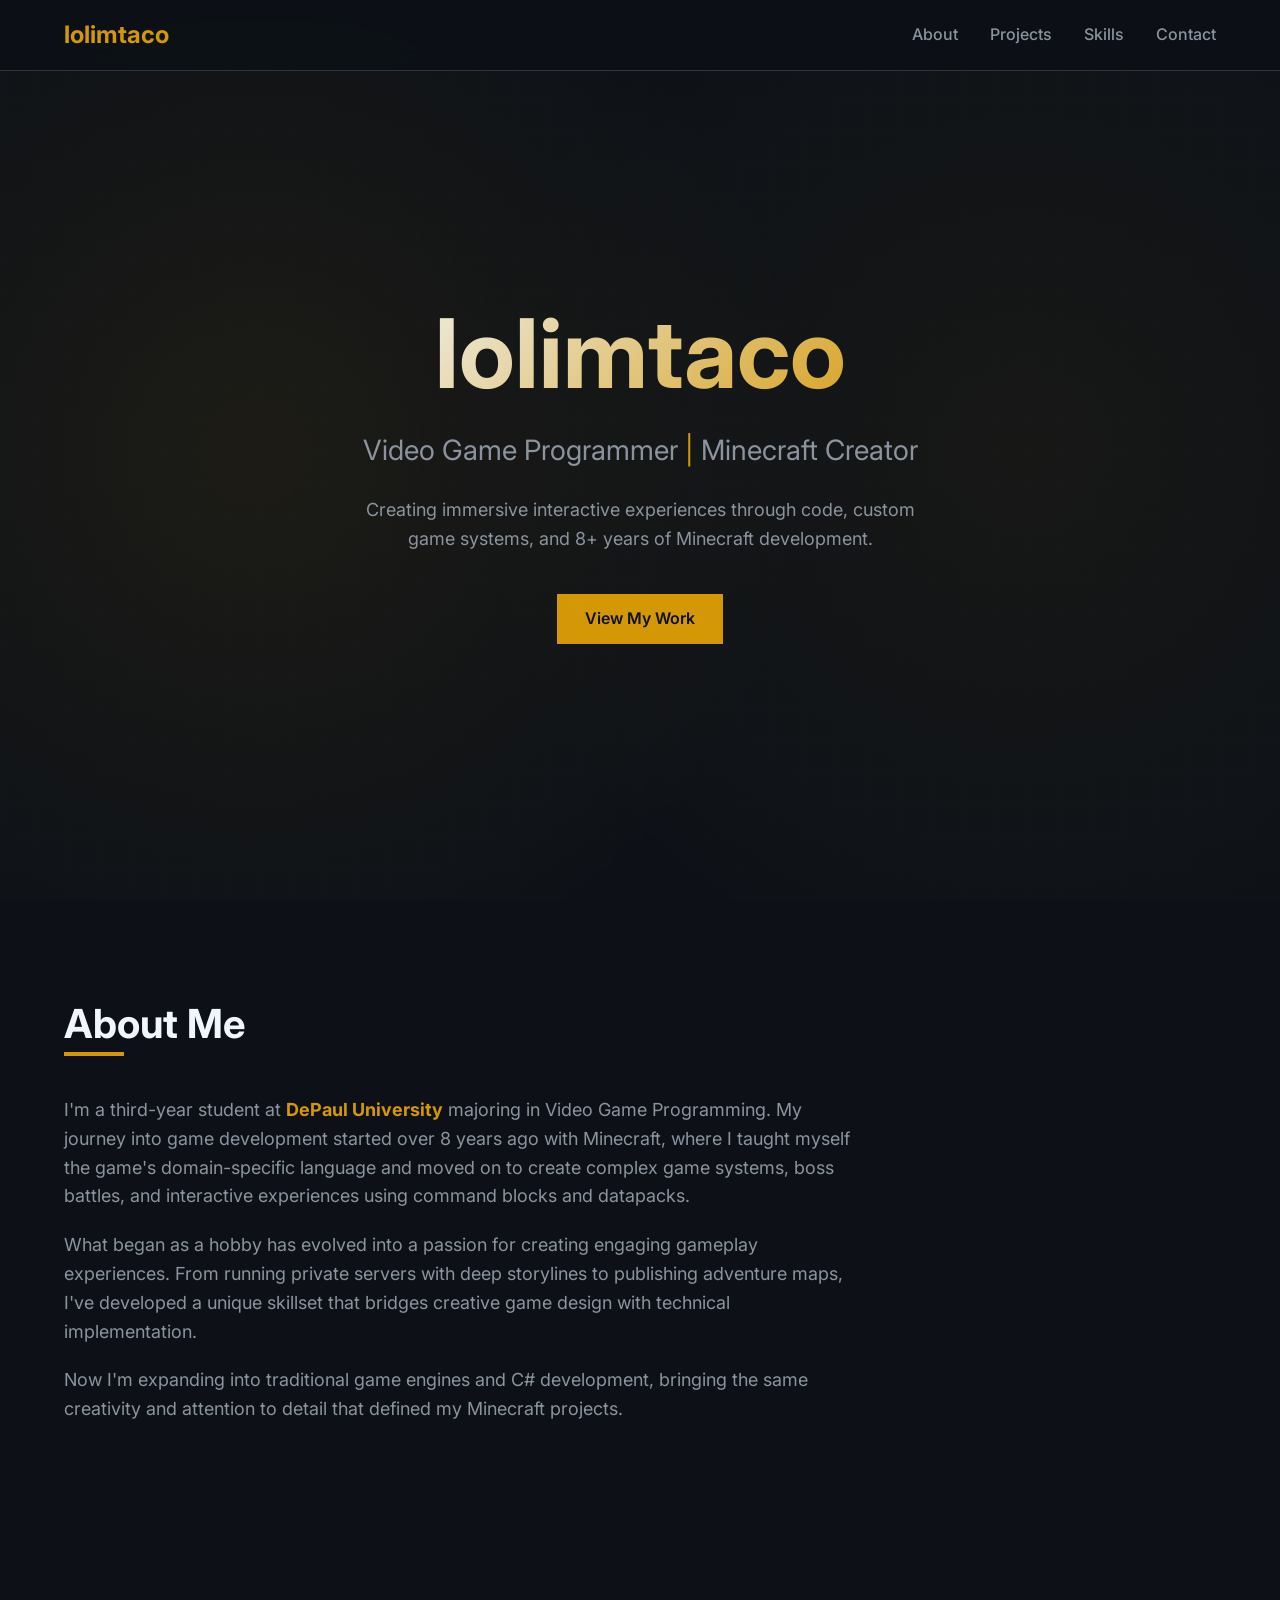
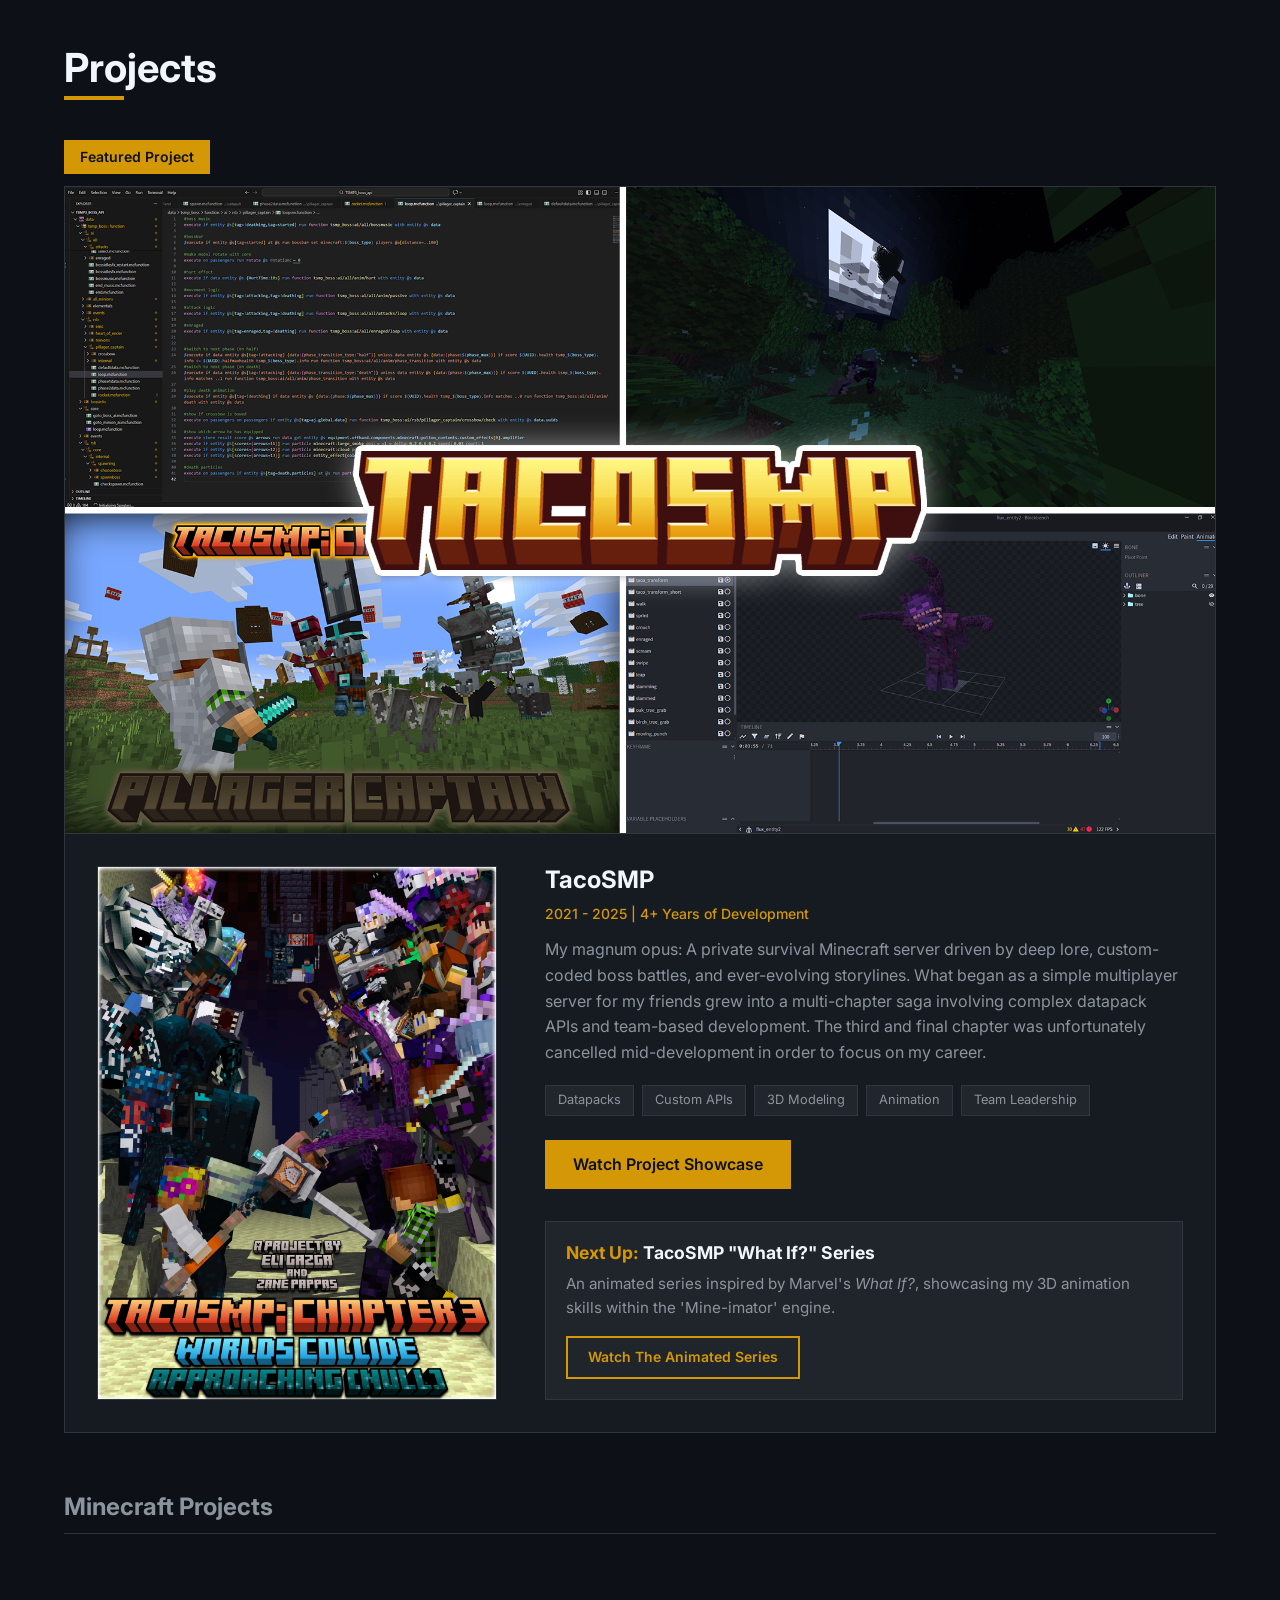
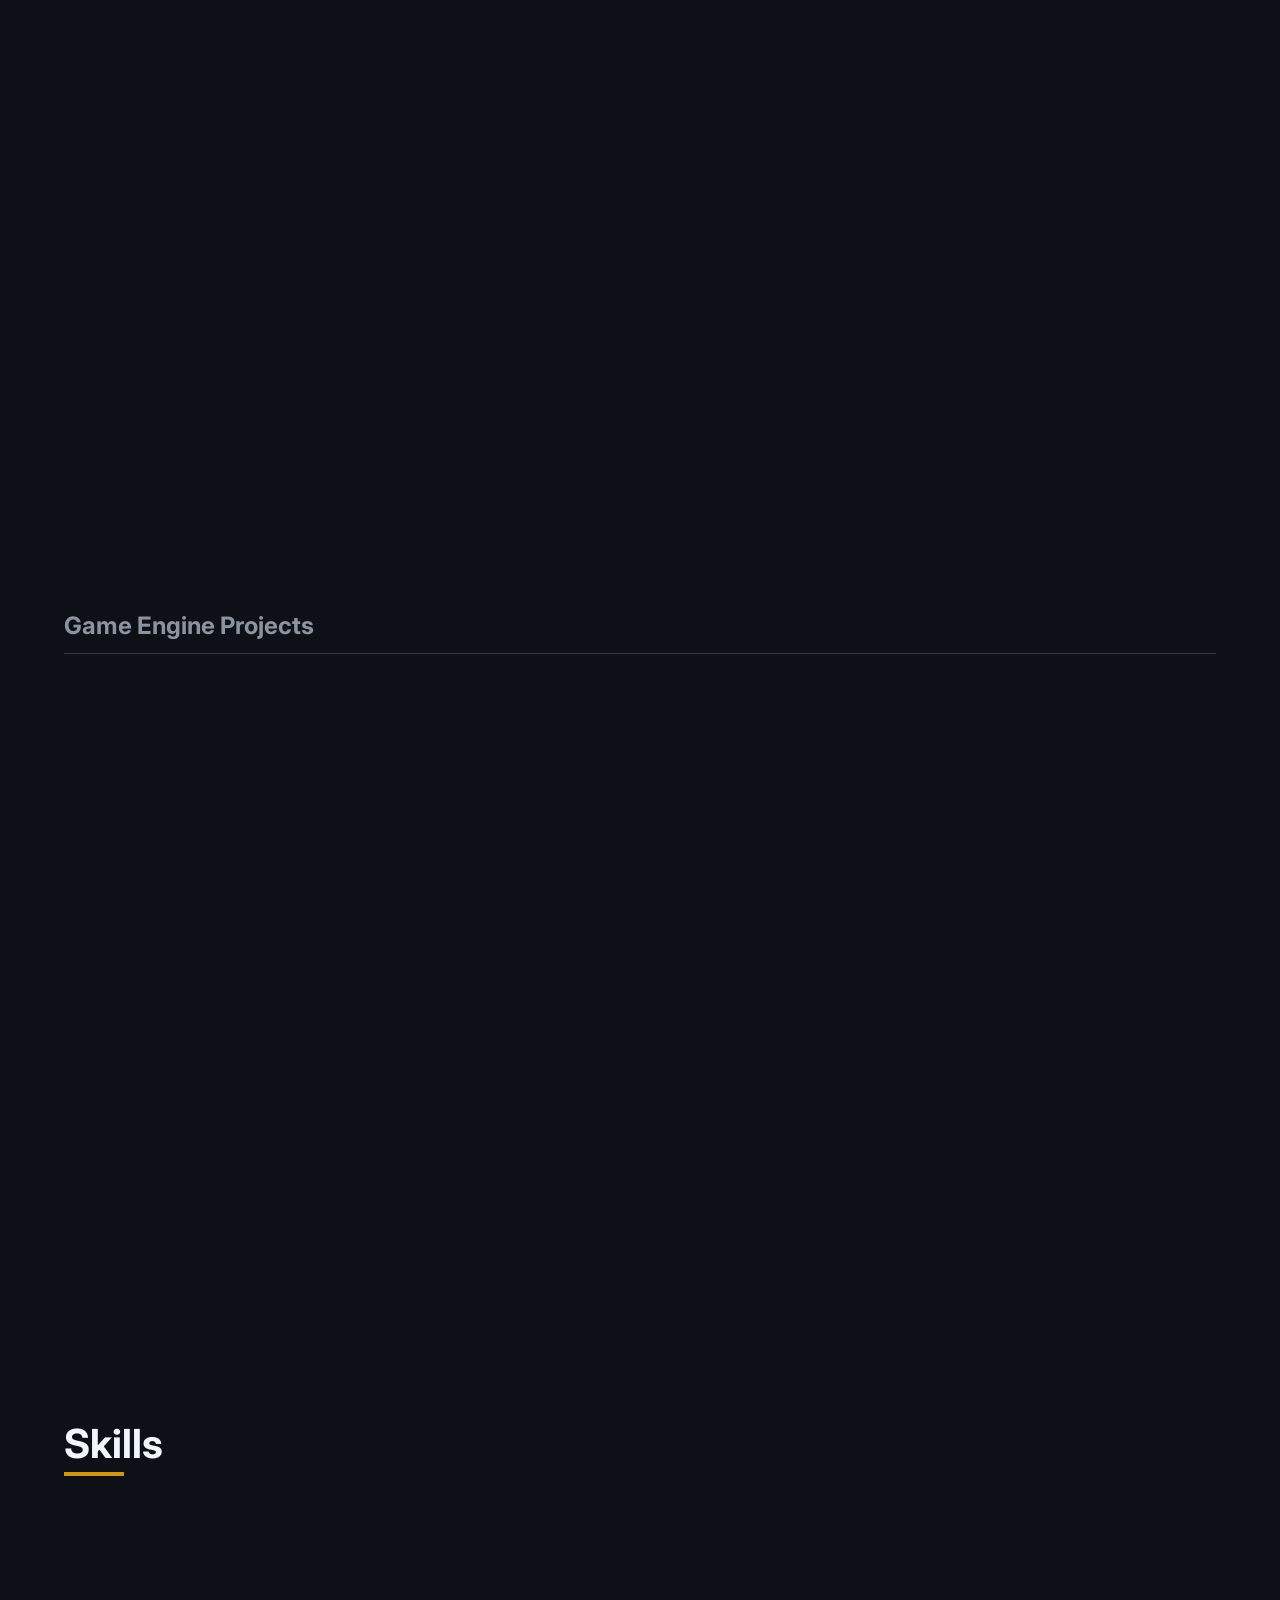
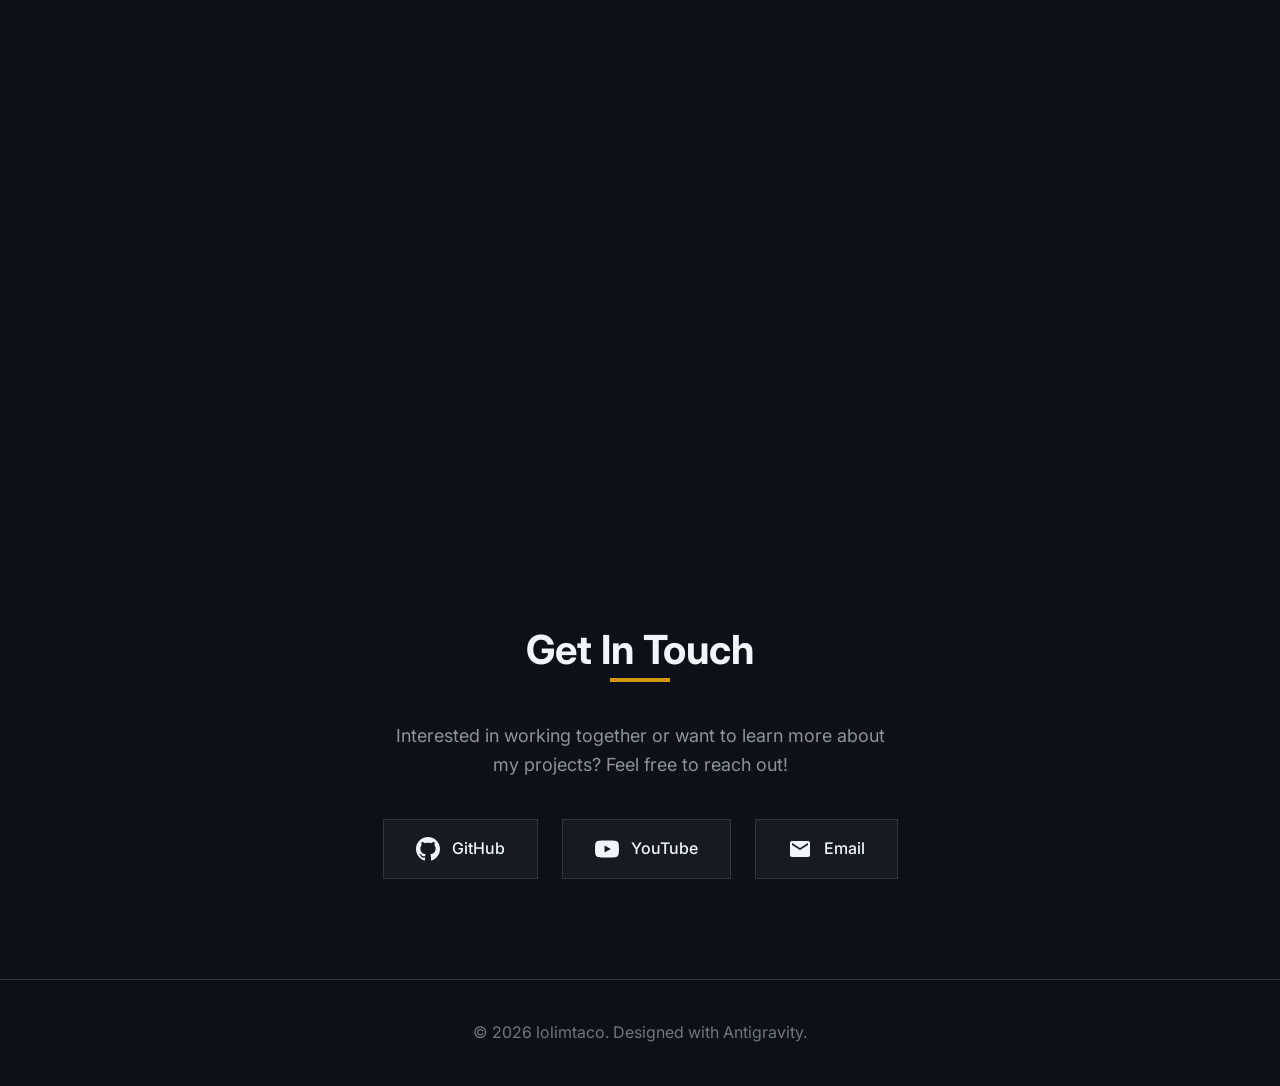
==== index.html @ d7c7e1d5 "Initial portfolio website" ====
<!DOCTYPE html>
<html lang="en">

<head>
    <meta charset="UTF-8">
    <meta name="viewport" content="width=device-width, initial-scale=1.0">
    <title>lolimtaco | Video Game Programmer</title>
    <meta name="description"
        content="Portfolio of a video game programming student specializing in Minecraft development, custom game systems, and interactive experiences.">
    <link rel="stylesheet" href="styles.css">
    <link rel="preconnect" href="https://fonts.googleapis.com">
    <link rel="preconnect" href="https://fonts.gstatic.com" crossorigin>
    <link href="https://fonts.googleapis.com/css2?family=Inter:wght@400;500;600;700&display=swap" rel="stylesheet">
</head>

<body>
    <!-- Navigation -->
    <nav class="navbar" id="navbar">
        <div class="nav-container">
            <a href="#hero" class="nav-logo">lolimtaco</a>
            <button class="nav-toggle" id="nav-toggle" aria-label="Toggle navigation">
                <span></span>
                <span></span>
                <span></span>
            </button>
            <ul class="nav-menu" id="nav-menu">
                <li><a href="#about" class="nav-link">About</a></li>
                <li><a href="#projects" class="nav-link">Projects</a></li>
                <li><a href="#skills" class="nav-link">Skills</a></li>
                <li><a href="#contact" class="nav-link">Contact</a></li>
            </ul>
        </div>
    </nav>

    <!-- Hero Section -->
    <section class="hero" id="hero">
        <div class="hero-content">
            <h1 class="hero-title">lolimtaco</h1>
            <p class="hero-subtitle">Video Game Programmer <span class="accent">|</span> Minecraft Creator</p>
            <p class="hero-description">Creating immersive interactive experiences through code, custom game systems,
                and 8+ years of Minecraft development.</p>
            <a href="#projects" class="btn btn-primary">View My Work</a>
        </div>
        <div class="hero-bg"></div>
    </section>

    <!-- About Section -->
    <section class="section about" id="about">
        <div class="container">
            <h2 class="section-title">About Me</h2>
            <div class="about-content">
                <p>I'm a third-year student at <strong>DePaul University</strong> majoring in Video Game Programming.
                    My journey into game development started over 8 years ago with Minecraft, where I taught
                    myself the game's domain-specific language and moved on to create complex game systems,
                    boss battles, and interactive experiences using command blocks and datapacks.</p>
                <p>What began as a hobby has evolved into a passion for creating engaging gameplay experiences. From
                    running private servers with deep storylines to publishing adventure maps, I've developed a unique
                    skillset that bridges creative game design with technical implementation.</p>
                <p>Now I'm expanding into traditional game engines and C# development, bringing the same creativity and
                    attention to detail that defined my Minecraft projects.</p>
            </div>
        </div>
    </section>

    <!-- Projects Section -->
    <section class="section projects" id="projects">
        <div class="container">
            <h2 class="section-title">Projects</h2>

            <!-- Featured Project -->
            <div class="featured-project">
                <div class="featured-badge">Featured Project</div>
                <div class="project-card featured-expanded">
                    <!-- Top 16x9 Image -->
                    <div class="featured-hero-image">
                        <img src="assets/images/tacosmp_16x9.png" alt="TacoSMP World Preview">
                    </div>

                    <div class="featured-content-grid">
                        <!-- Poster Image (11x14 appx) -->
                        <div class="featured-poster">
                            <img src="assets/images/tacosmp_11x14.jpg" alt="TacoSMP Chapter 3 Concept Poster">
                        </div>

                        <!-- Project Info -->
                        <div class="featured-info">
                            <h3 class="project-title">TacoSMP</h3>
                            <p class="project-duration">2021 - 2025 | 4+ Years of Development</p>
                            <p class="project-description">My magnum opus: A private survival Minecraft server driven
                                by deep lore, custom-coded boss battles, and ever-evolving storylines. What began as a
                                simple
                                multiplayer server for my friends grew into a multi-chapter saga involving complex
                                datapack APIs and team-based
                                development. The third and final chapter was unfortunately cancelled mid-development in
                                order to focus on my career.</p>
                            <div class="project-tags">
                                <span class="tag">Datapacks</span>
                                <span class="tag">Custom APIs</span>
                                <span class="tag">3D Modeling</span>
                                <span class="tag">Animation</span>
                                <span class="tag">Team Leadership</span>
                            </div>

                            <div class="featured-actions">
                                <a href="https://www.youtube.com/@lolimtaco" target="_blank"
                                    class="btn btn-primary">Watch Project Showcase</a>
                            </div>

                            <!-- "What If?" Animated Series Section -->
                            <div class="featured-subsection">
                                <h4><span class="accent">Next Up:</span> TacoSMP "What If?" Series</h4>
                                <p class="subsection-text">An animated series inspired by Marvel's <em>What If?</em>,
                                    showcasing my 3D animation skills within the 'Mine-imator' engine.</p>
                                <a href="https://www.youtube.com/playlist?list=PLE0Hb4256EB7e05jhc78JMvOLK2rjjSTC"
                                    target="_blank" class="btn btn-secondary">Watch The Animated Series</a>
                            </div>
                        </div>
                    </div>
                </div>
            </div>

            <!-- Minecraft Projects -->
            <h3 class="projects-category">Minecraft Projects</h3>
            <div class="projects-grid">
                <!-- MCRoleplay -->
                <div class="project-card">
                    <div class="project-image">
                        <div class="project-placeholder">MCRP</div>
                    </div>
                    <div class="project-info">
                        <h3 class="project-title">MCRoleplay (MCRP)</h3>
                        <p class="project-duration">4+ Years | Ongoing</p>
                        <p class="project-description">A creative mode server featuring deep lore and custom-coded
                            events. Served as a testing ground for TacoSMP's custom item and boss APIs, allowing
                            experimentation with a playerbase without working around live updates.</p>
                        <div class="project-tags">
                            <span class="tag">Datapacks</span>
                            <span class="tag">3D Modeling</span>
                            <span class="tag">Animation</span>
                        </div>
                        <a href="https://www.youtube.com/@lolimtaco" target="_blank"
                            class="btn btn-secondary project-link">Watch Showcase</a>
                    </div>
                </div>

                <!-- AvA in MC -->
                <div class="project-card">
                    <div class="project-image">
                        <img src="assets/images/ava_16x9.png" alt="AvA in MC Gameplay">
                    </div>
                    <div class="project-info">
                        <h3 class="project-title">AvA in MC</h3>
                        <p class="project-duration">Work in Progress</p>
                        <p class="project-description">A tribute to Alan Becker's Animator vs Animation series. Bringing
                            the
                            stick figures to Minecraft as polished, survival-friendly boss encounters.</p>
                        <div class="project-tags">
                            <span class="tag">Datapacks</span>
                            <span class="tag">Boss Design</span>
                            <span class="tag">3D Animation</span>
                        </div>
                        <a href="https://www.youtube.com/@lolimtaco" target="_blank"
                            class="btn btn-secondary project-link">Watch Showcase</a>
                    </div>
                </div>

                <!-- Call of The Void -->
                <div class="project-card">
                    <div class="project-image">
                        <img src="assets/images/cotv_16x9.png" alt="Call of The Void Gameplay">
                    </div>
                    <div class="project-info">
                        <h3 class="project-title">Call of The Void</h3>
                        <p class="project-duration">Published on MinecraftMaps.com</p>
                        <p class="project-description">A fully functional combat game built in Minecraft with only
                            command
                            blocks, recreating the Undertale fan-game "Call of The Void."</p>
                        <div class="project-tags">
                            <span class="tag">Command Blocks</span>
                            <span class="tag">Solo Project</span>
                            <span class="tag">Published</span>
                        </div>
                        <a href="https://www.youtube.com/@lolimtaco" target="_blank"
                            class="btn btn-secondary project-link">Watch Showcase</a>
                    </div>
                </div>
            </div>

            <!-- Game Engine Projects -->
            <h3 class="projects-category">Game Engine Projects</h3>
            <div class="projects-grid">
                <!-- Hollow Knight Platformer -->
                <div class="project-card">
                    <div class="project-image">
                        <img src="assets/images/hk_16x9.png" alt="Fallen Temple Gameplay">
                    </div>
                    <div class="project-info">
                        <h3 class="project-title">Fallen Temple</h3>
                        <p class="project-duration">School Project | Team Collaboration</p>
                        <p class="project-description">A small platformer inspired by Hollow Knight, giving me a
                            view of the game development process in a team environment.</p>
                        <div class="project-tags">
                            <span class="tag">Team Project</span>
                            <span class="tag">Platformer</span>
                            <span class="tag">C#</span>
                            <span class="tag">Unity</span>
                        </div>
                        <a href="https://www.youtube.com/@lolimtaco" target="_blank"
                            class="btn btn-secondary project-link">Watch Showcase</a>
                    </div>
                </div>

                <!-- Space Invaders -->
                <div class="project-card">
                    <div class="project-image">
                        <img src="assets/images/si_16x9.png" alt="Space Invaders: Rebooted Gameplay">
                    </div>
                    <div class="project-info">
                        <h3 class="project-title">Space Invaders: Rebooted</h3>
                        <p class="project-duration">School Project</p>
                        <p class="project-description">A classic arcade remake with a strategic twist: a custom power-up
                            system that changes how players approach each wave.</p>
                        <div class="project-tags">
                            <span class="tag">Arcade</span>
                            <span class="tag">Power-ups</span>
                            <span class="tag">Solo Project</span>
                        </div>
                        <a href="https://www.youtube.com/@lolimtaco" target="_blank"
                            class="btn btn-secondary project-link">Watch Showcase</a>
                    </div>
                </div>

                <!-- Risk of Rain 2 -->
                <div class="project-card">
                    <div class="project-image">
                        <img src="assets/images/ror2_16x9.png" alt="Risk of Rain 2 Modding">
                    </div>
                    <div class="project-info">
                        <h3 class="project-title">Risk of Rain 2 Modding</h3>
                        <p class="project-duration">In Progress</p>
                        <p class="project-description">Learning C# by creating content for Risk of Rain 2, applying game
                            design principles to an existing codebase.</p>
                        <div class="project-tags">
                            <span class="tag">C#</span>
                            <span class="tag">Modding</span>
                            <span class="tag">Learning</span>
                        </div>
                        <a href="https://www.youtube.com/@lolimtaco" target="_blank"
                            class="btn btn-secondary project-link">Watch Showcase</a>
                    </div>
                </div>
            </div>
        </div>
    </section>

    <!-- Skills Section -->
    <section class="section skills" id="skills">
        <div class="container">
            <h2 class="section-title">Skills</h2>
            <div class="skills-grid">
                <div class="skill-category">
                    <h3 class="skill-category-title">Languages & Syntax</h3>
                    <div class="skill-items">
                        <div class="skill-item">
                            <span class="skill-name">Minecraft Commands</span>
                            <span class="skill-level">8+ years</span>
                        </div>
                        <div class="skill-item">
                            <span class="skill-name">C#</span>
                        </div>
                        <div class="skill-item">
                            <span class="skill-name">C++</span>
                        </div>
                        <div class="skill-item">
                            <span class="skill-name">Python</span>
                        </div>
                    </div>
                </div>
                <div class="skill-category">
                    <h3 class="skill-category-title">Game Engines & Tools</h3>
                    <div class="skill-items">
                        <div class="skill-item">
                            <span class="skill-name">Unity</span>
                        </div>
                        <div class="skill-item">
                            <span class="skill-name">Unreal Engine</span>
                        </div>
                        <div class="skill-item">
                            <span class="skill-name">Blockbench</span>
                            <span class="skill-level">Modeling & Animation</span>
                        </div>
                    </div>
                </div>
                <div class="skill-category">
                    <h3 class="skill-category-title">Creative Software</h3>
                    <div class="skill-items">
                        <div class="skill-item">
                            <span class="skill-name">Adobe Photoshop</span>
                        </div>
                        <div class="skill-item">
                            <span class="skill-name">Adobe Illustrator</span>
                        </div>
                        <div class="skill-item">
                            <span class="skill-name">Adobe Premiere Pro</span>
                        </div>
                    </div>
                </div>
                <div class="skill-category">
                    <h3 class="skill-category-title">Soft Skills</h3>
                    <div class="skill-items">
                        <div class="skill-item">
                            <span class="skill-name">Team Leadership</span>
                        </div>
                        <div class="skill-item">
                            <span class="skill-name">Game Design</span>
                        </div>
                        <div class="skill-item">
                            <span class="skill-name">AI Prompt Engineering</span>
                        </div>
                        <div class="skill-item">
                            <span class="skill-name">Technical Documentation</span>
                        </div>
                    </div>
                </div>
            </div>
        </div>
    </section>

    <!-- Contact Section -->
    <section class="section contact" id="contact">
        <div class="container">
            <h2 class="section-title">Get In Touch</h2>
            <p class="contact-description">Interested in working together or want to learn more about my projects? Feel
                free to reach out!</p>
            <div class="contact-links">
                <a href="https://github.com/lolimtaco" class="contact-link" target="_blank" rel="noopener noreferrer">
                    <svg viewBox="0 0 24 24" class="contact-icon">
                        <path
                            d="M12 0c-6.626 0-12 5.373-12 12 0 5.302 3.438 9.8 8.207 11.387.599.111.793-.261.793-.577v-2.234c-3.338.726-4.033-1.416-4.033-1.416-.546-1.387-1.333-1.756-1.333-1.756-1.089-.745.083-.729.083-.729 1.205.084 1.839 1.237 1.839 1.237 1.07 1.834 2.807 1.304 3.492.997.107-.775.418-1.305.762-1.604-2.665-.305-5.467-1.334-5.467-5.931 0-1.311.469-2.381 1.236-3.221-.124-.303-.535-1.524.117-3.176 0 0 1.008-.322 3.301 1.23.957-.266 1.983-.399 3.003-.404 1.02.005 2.047.138 3.006.404 2.291-1.552 3.297-1.23 3.297-1.23.653 1.653.242 2.874.118 3.176.77.84 1.235 1.911 1.235 3.221 0 4.609-2.807 5.624-5.479 5.921.43.372.823 1.102.823 2.222v3.293c0 .319.192.694.801.576 4.765-1.589 8.199-6.086 8.199-11.386 0-6.627-5.373-12-12-12z" />
                    </svg>
                    GitHub
                </a>
                <a href="https://www.youtube.com/@lolimtaco" class="contact-link" target="_blank"
                    rel="noopener noreferrer">
                    <svg viewBox="0 0 24 24" class="contact-icon">
                        <path
                            d="M23.498 6.186a3.016 3.016 0 0 0-2.122-2.136C19.505 3.545 12 3.545 12 3.545s-7.505 0-9.377.505A3.017 3.017 0 0 0 .502 6.186C0 8.07 0 12 0 12s0 3.93.502 5.814a3.016 3.016 0 0 0 2.122 2.136c1.871.505 9.376.505 9.376.505s7.505 0 9.377-.505a3.015 3.015 0 0 0 2.122-2.136C24 15.93 24 12 24 12s0-3.93-.502-5.814zM9.545 15.568V8.432L15.818 12l-6.273 3.568z" />
                    </svg>
                    YouTube
                </a>
                <a href="mailto:lolimtaco@gmail.com" class="contact-link">
                    <svg viewBox="0 0 24 24" class="contact-icon">
                        <path
                            d="M20 4H4c-1.1 0-1.99.9-1.99 2L2 18c0 1.1.9 2 2 2h16c1.1 0 2-.9 2-2V6c0-1.1-.9-2-2-2zm0 4l-8 5-8-5V6l8 5 8-5v2z" />
                    </svg>
                    Email
                </a>
            </div>
        </div>
    </section>

    <!-- Footer -->
    <footer class="footer">
        <div class="container">
            <p>&copy; 2026 lolimtaco. Designed with Antigravity.</p>
        </div>
    </footer>

    <script src="script.js"></script>
</body>

</html>
---- styles.css ----
/* ============================================
   PORTFOLIO STYLES - lolimtaco
   Dark theme with blocky Minecraft-inspired aesthetic
   ============================================ */

/* CSS Variables */
:root {
    --bg-primary: #0d1117;
    --bg-secondary: #161b22;
    --bg-tertiary: #21262d;
    --accent: #d49806;
    --accent-hover: #e8a907;
    --accent-glow: rgba(212, 152, 6, 0.3);
    --text-primary: #f0f6fc;
    --text-secondary: #8b949e;
    --text-muted: #6e7681;
    --border-color: #30363d;
    --success: #7ee787;
    --font-family: 'Inter', -apple-system, BlinkMacSystemFont, 'Segoe UI', sans-serif;
    --transition: 0.3s ease;
    --container-width: 1200px;
}

/* Reset & Base */
*,
*::before,
*::after {
    margin: 0;
    padding: 0;
    box-sizing: border-box;
}

html {
    scroll-behavior: smooth;
}

body {
    font-family: var(--font-family);
    background-color: var(--bg-primary);
    color: var(--text-primary);
    line-height: 1.6;
    overflow-x: hidden;
}

/* Container */
.container {
    max-width: var(--container-width);
    margin: 0 auto;
    padding: 0 24px;
}

/* Typography */
h1,
h2,
h3,
h4 {
    font-weight: 700;
    line-height: 1.2;
}

a {
    text-decoration: none;
    color: inherit;
    transition: color var(--transition);
}

/* Buttons */
.btn {
    display: inline-block;
    padding: 12px 28px;
    font-size: 1rem;
    font-weight: 600;
    border: none;
    cursor: pointer;
    transition: all var(--transition);
    /* Blocky - no border radius */
}

.btn-primary {
    background: var(--accent);
    color: var(--bg-primary);
}

.btn-primary:hover {
    background: var(--accent-hover);
    box-shadow: 0 0 20px var(--accent-glow);
    transform: translateY(-2px);
}

.btn-secondary {
    background: transparent;
    color: var(--accent);
    border: 2px solid var(--accent);
    padding: 8px 20px;
    font-size: 0.875rem;
}

.btn-secondary:hover {
    background: var(--accent);
    color: var(--bg-primary);
}

/* Navigation */
.navbar {
    position: fixed;
    top: 0;
    left: 0;
    right: 0;
    z-index: 1000;
    background: rgba(13, 17, 23, 0.9);
    backdrop-filter: blur(10px);
    border-bottom: 1px solid var(--border-color);
    padding: 16px 0;
}

.nav-container {
    max-width: var(--container-width);
    margin: 0 auto;
    padding: 0 24px;
    display: flex;
    justify-content: space-between;
    align-items: center;
}

.nav-logo {
    font-size: 1.5rem;
    font-weight: 700;
    color: var(--accent);
}

.nav-menu {
    display: flex;
    list-style: none;
    gap: 32px;
}

.nav-link {
    color: var(--text-secondary);
    font-weight: 500;
    position: relative;
}

.nav-link::after {
    content: '';
    position: absolute;
    bottom: -4px;
    left: 0;
    width: 0;
    height: 2px;
    background: var(--accent);
    transition: width var(--transition);
}

.nav-link:hover {
    color: var(--text-primary);
}

.nav-link:hover::after {
    width: 100%;
}

.nav-toggle {
    display: none;
    flex-direction: column;
    gap: 5px;
    background: none;
    border: none;
    cursor: pointer;
    padding: 4px;
}

.nav-toggle span {
    width: 24px;
    height: 2px;
    background: var(--text-primary);
    transition: var(--transition);
}

/* Hero Section */
.hero {
    min-height: 100vh;
    display: flex;
    align-items: center;
    justify-content: center;
    position: relative;
    padding: 120px 24px 80px;
    overflow: hidden;
}

.hero-content {
    text-align: center;
    z-index: 1;
    max-width: 800px;
}

.hero-title {
    font-size: clamp(3rem, 8vw, 6rem);
    margin-bottom: 16px;
    background: linear-gradient(135deg, var(--text-primary) 0%, var(--accent) 100%);
    -webkit-background-clip: text;
    -webkit-text-fill-color: transparent;
    background-clip: text;
}

.hero-subtitle {
    font-size: clamp(1.25rem, 3vw, 1.75rem);
    color: var(--text-secondary);
    margin-bottom: 24px;
}

.hero-subtitle .accent {
    color: var(--accent);
}

.hero-description {
    font-size: 1.125rem;
    color: var(--text-secondary);
    margin-bottom: 40px;
    max-width: 600px;
    margin-left: auto;
    margin-right: auto;
}

.hero-bg {
    position: absolute;
    top: 0;
    left: 0;
    right: 0;
    bottom: 0;
    background:
        radial-gradient(circle at 20% 50%, rgba(212, 152, 6, 0.08) 0%, transparent 50%),
        radial-gradient(circle at 80% 50%, rgba(212, 152, 6, 0.05) 0%, transparent 50%);
    pointer-events: none;
}

/* Blocky grid pattern overlay */
.hero::before {
    content: '';
    position: absolute;
    top: 0;
    left: 0;
    right: 0;
    bottom: 0;
    background-image:
        linear-gradient(rgba(48, 54, 61, 0.1) 1px, transparent 1px),
        linear-gradient(90deg, rgba(48, 54, 61, 0.1) 1px, transparent 1px);
    background-size: 32px 32px;
    pointer-events: none;
    opacity: 0.5;
}

/* Sections */
.section {
    padding: 100px 0;
}

.section-title {
    font-size: 2.5rem;
    margin-bottom: 48px;
    position: relative;
    display: inline-block;
}

.section-title::after {
    content: '';
    position: absolute;
    bottom: -8px;
    left: 0;
    width: 60px;
    height: 4px;
    background: var(--accent);
}

/* About Section */
.about-content {
    max-width: 800px;
}

.about-content p {
    color: var(--text-secondary);
    font-size: 1.125rem;
    margin-bottom: 20px;
}

.about-content strong {
    color: var(--accent);
}

/* Projects Section */
.projects-category {
    font-size: 1.5rem;
    color: var(--text-secondary);
    margin: 60px 0 32px;
    padding-bottom: 12px;
    border-bottom: 1px solid var(--border-color);
}

.projects-grid {
    display: grid;
    grid-template-columns: repeat(auto-fill, minmax(350px, 1fr));
    gap: 24px;
}

/* Featured Project - Expanded Layout */
.featured-project {
    position: relative;
    margin-bottom: 48px;
}

.featured-badge {
    display: inline-block;
    background: var(--accent);
    color: var(--bg-primary);
    padding: 6px 16px;
    font-size: 0.875rem;
    font-weight: 600;
    margin-bottom: 12px;
}

/* Project Card (Standard) */
.project-card {
    background: var(--bg-secondary);
    border: 1px solid var(--border-color);
    overflow: hidden;
    transition: all var(--transition);
    height: 100%;
    /* Ensure full height */
    display: flex;
    flex-direction: column;
}

.project-card:hover {
    border-color: var(--accent);
    box-shadow: 0 0 30px rgba(212, 152, 6, 0.1);
    transform: translateY(-4px);
}

.project-image {
    aspect-ratio: 16/9;
    flex-shrink: 0;
    /* Prevent squashing in flex container */
    background: var(--bg-tertiary);
    display: flex;
    align-items: center;
    justify-content: center;
    overflow: hidden;
    border-bottom: 1px solid var(--border-color);
}

.project-image img {
    width: 100%;
    height: 100%;
    object-fit: cover;
}

.project-placeholder {
    font-size: 2rem;
    font-weight: 700;
    color: var(--text-muted);
    opacity: 0.5;
}

.project-card.featured-expanded {
    display: block;
    /* Different layout for featured */
    height: auto;
}

/* Hero Image Top */
.featured-hero-image {
    width: 100%;
    aspect-ratio: 16/9;
    background: var(--bg-tertiary);
    display: flex;
    align-items: center;
    justify-content: center;
    overflow: hidden;
    border-bottom: 1px solid var(--border-color);
}

.featured-hero-image img {
    width: 100%;
    height: 100%;
    object-fit: cover;
}

/* Content Grid (Poster + Info) */
.featured-content-grid {
    display: grid;
    grid-template-columns: 400px 1fr;
    /* Increased from 300px for larger poster */
    gap: 48px;
    /* Increased gap for better spacing */
    padding: 32px;
}

/* Poster */
.featured-poster {
    width: 100%;
    aspect-ratio: 3/4;
    /* Adjusted to 3:4 to match actual image dimensions */
    flex-shrink: 0;
    background: var(--bg-tertiary);
    display: flex;
    align-items: center;
    justify-content: center;
    border: 1px solid var(--border-color);
    position: relative;
    overflow: hidden;
}

.featured-poster::after {
    content: '';
    position: absolute;
    inset: 0;
    border: 1px constant var(--border-color);
    pointer-events: none;
}

.featured-poster img {
    width: 100%;
    height: 100%;
    object-fit: cover;
    /* Fills the 11:14 box completely. If image is 11:14, no crop. */
    display: block;
}

.poster-placeholder {
    color: var(--text-muted);
    font-weight: 600;
    text-align: center;
    padding: 1rem;
}

/* Featured Info */
.featured-info .project-tags {
    margin: 20px 0;
}

.featured-actions {
    margin-top: 24px;
    display: flex;
    gap: 16px;
}

/* Subsection (What If Series) */
.featured-subsection {
    margin-top: 32px;
    padding: 20px;
    background: rgba(48, 54, 61, 0.4);
    border: 1px solid var(--border-color);
    /* Blocky */
}

.featured-subsection h4 {
    margin-bottom: 8px;
    font-size: 1.1rem;
}

.featured-subsection .accent {
    color: var(--accent);
}

.subsection-text {
    font-size: 0.95rem;
    color: var(--text-secondary);
    margin-bottom: 16px;
}

/* Standard Project Cards - Button Update */
.project-link {
    width: 100%;
    margin-top: auto;
    /* Push to bottom */
    text-align: center;
    display: flex;
    align-items: center;
    justify-content: center;
    gap: 8px;
}

.project-link::after {
    content: '→';
    /* Arrow icon */
    font-weight: bold;
    transition: transform 0.3s ease;
}

.project-link:hover::after {
    transform: translateX(4px);
}

.project-info {
    padding: 24px;
    display: flex;
    flex-direction: column;
    height: 100%;
}

.project-description {
    flex-grow: 1;
    /* Allows description to fill space */
}

/* Missing Typography & Tags Restored */
.project-title {
    font-size: 1.5rem;
    margin-bottom: 8px;
}

.project-duration {
    color: var(--accent);
    font-size: 0.875rem;
    font-weight: 500;
    margin-bottom: 12px;
}

.project-description {
    color: var(--text-secondary);
    margin-bottom: 16px;
    font-size: 1rem;
    flex-grow: 1;
    /* Keep flex-grow from previous edit */
}

.project-tags {
    display: flex;
    flex-wrap: wrap;
    gap: 8px;
    margin-bottom: 16px;
}

.tag {
    background: var(--bg-tertiary);
    color: var(--text-secondary);
    padding: 4px 12px;
    font-size: 0.8rem;
    border: 1px solid var(--border-color);
    /* Blocky - no border radius */
}

/* Mobile Responsive Updates */
@media (max-width: 900px) {
    .featured-content-grid {
        grid-template-columns: 1fr;
        /* Stack poster and info */
        gap: 24px;
        padding: 24px;
    }

    .featured-poster {
        max-width: 300px;
        /* Don't let poster get too huge on mobile */
        margin: 0 auto;
    }
}


/* Skills Section */
.skills-grid {
    display: grid;
    grid-template-columns: repeat(auto-fill, minmax(280px, 1fr));
    gap: 24px;
}

.skill-category {
    background: var(--bg-secondary);
    border: 1px solid var(--border-color);
    padding: 24px;
    /* Blocky - no border radius */
}

.skill-category-title {
    font-size: 1.125rem;
    color: var(--accent);
    margin-bottom: 20px;
    padding-bottom: 12px;
    border-bottom: 1px solid var(--border-color);
}

.skill-items {
    display: flex;
    flex-direction: column;
    gap: 12px;
}

.skill-item {
    display: flex;
    justify-content: space-between;
    align-items: center;
}

.skill-name {
    color: var(--text-primary);
    font-weight: 500;
}

.skill-level {
    color: var(--text-muted);
    font-size: 0.875rem;
}

/* Contact Section */
.contact {
    text-align: center;
}

.contact .section-title::after {
    left: 50%;
    transform: translateX(-50%);
}

.contact-description {
    color: var(--text-secondary);
    font-size: 1.125rem;
    margin-bottom: 40px;
    max-width: 500px;
    margin-left: auto;
    margin-right: auto;
}

.contact-links {
    display: flex;
    justify-content: center;
    gap: 24px;
    flex-wrap: wrap;
}

.contact-link {
    display: flex;
    align-items: center;
    gap: 12px;
    background: var(--bg-secondary);
    border: 1px solid var(--border-color);
    padding: 16px 32px;
    font-weight: 500;
    color: var(--text-primary);
    transition: all var(--transition);
    /* Blocky - no border radius */
}

.contact-link:hover {
    border-color: var(--accent);
    color: var(--accent);
    transform: translateY(-2px);
}

.contact-icon {
    width: 24px;
    height: 24px;
    fill: currentColor;
}

/* Footer */
.footer {
    padding: 40px 0;
    text-align: center;
    border-top: 1px solid var(--border-color);
}

.footer p {
    color: var(--text-muted);
}

/* Mobile Responsive */
@media (max-width: 768px) {
    .nav-menu {
        position: fixed;
        top: 65px;
        left: 0;
        right: 0;
        background: var(--bg-secondary);
        flex-direction: column;
        padding: 24px;
        gap: 16px;
        border-bottom: 1px solid var(--border-color);
        transform: translateY(-100%);
        opacity: 0;
        visibility: hidden;
        transition: all var(--transition);
    }

    .nav-menu.active {
        transform: translateY(0);
        opacity: 1;
        visibility: visible;
    }

    .nav-toggle {
        display: flex;
    }

    .nav-toggle.active span:nth-child(1) {
        transform: rotate(45deg) translate(5px, 5px);
    }

    .nav-toggle.active span:nth-child(2) {
        opacity: 0;
    }

    .nav-toggle.active span:nth-child(3) {
        transform: rotate(-45deg) translate(5px, -5px);
    }

    .project-card.featured {
        grid-template-columns: 1fr;
    }

    .projects-grid {
        grid-template-columns: 1fr;
    }

    .section {
        padding: 60px 0;
    }

    .hero {
        padding: 100px 24px 60px;
    }
}

/* Animations */
@keyframes fadeInUp {
    from {
        opacity: 0;
        transform: translateY(30px);
    }

    to {
        opacity: 1;
        transform: translateY(0);
    }
}

.hero-content {
    animation: fadeInUp 0.8s ease forwards;
}
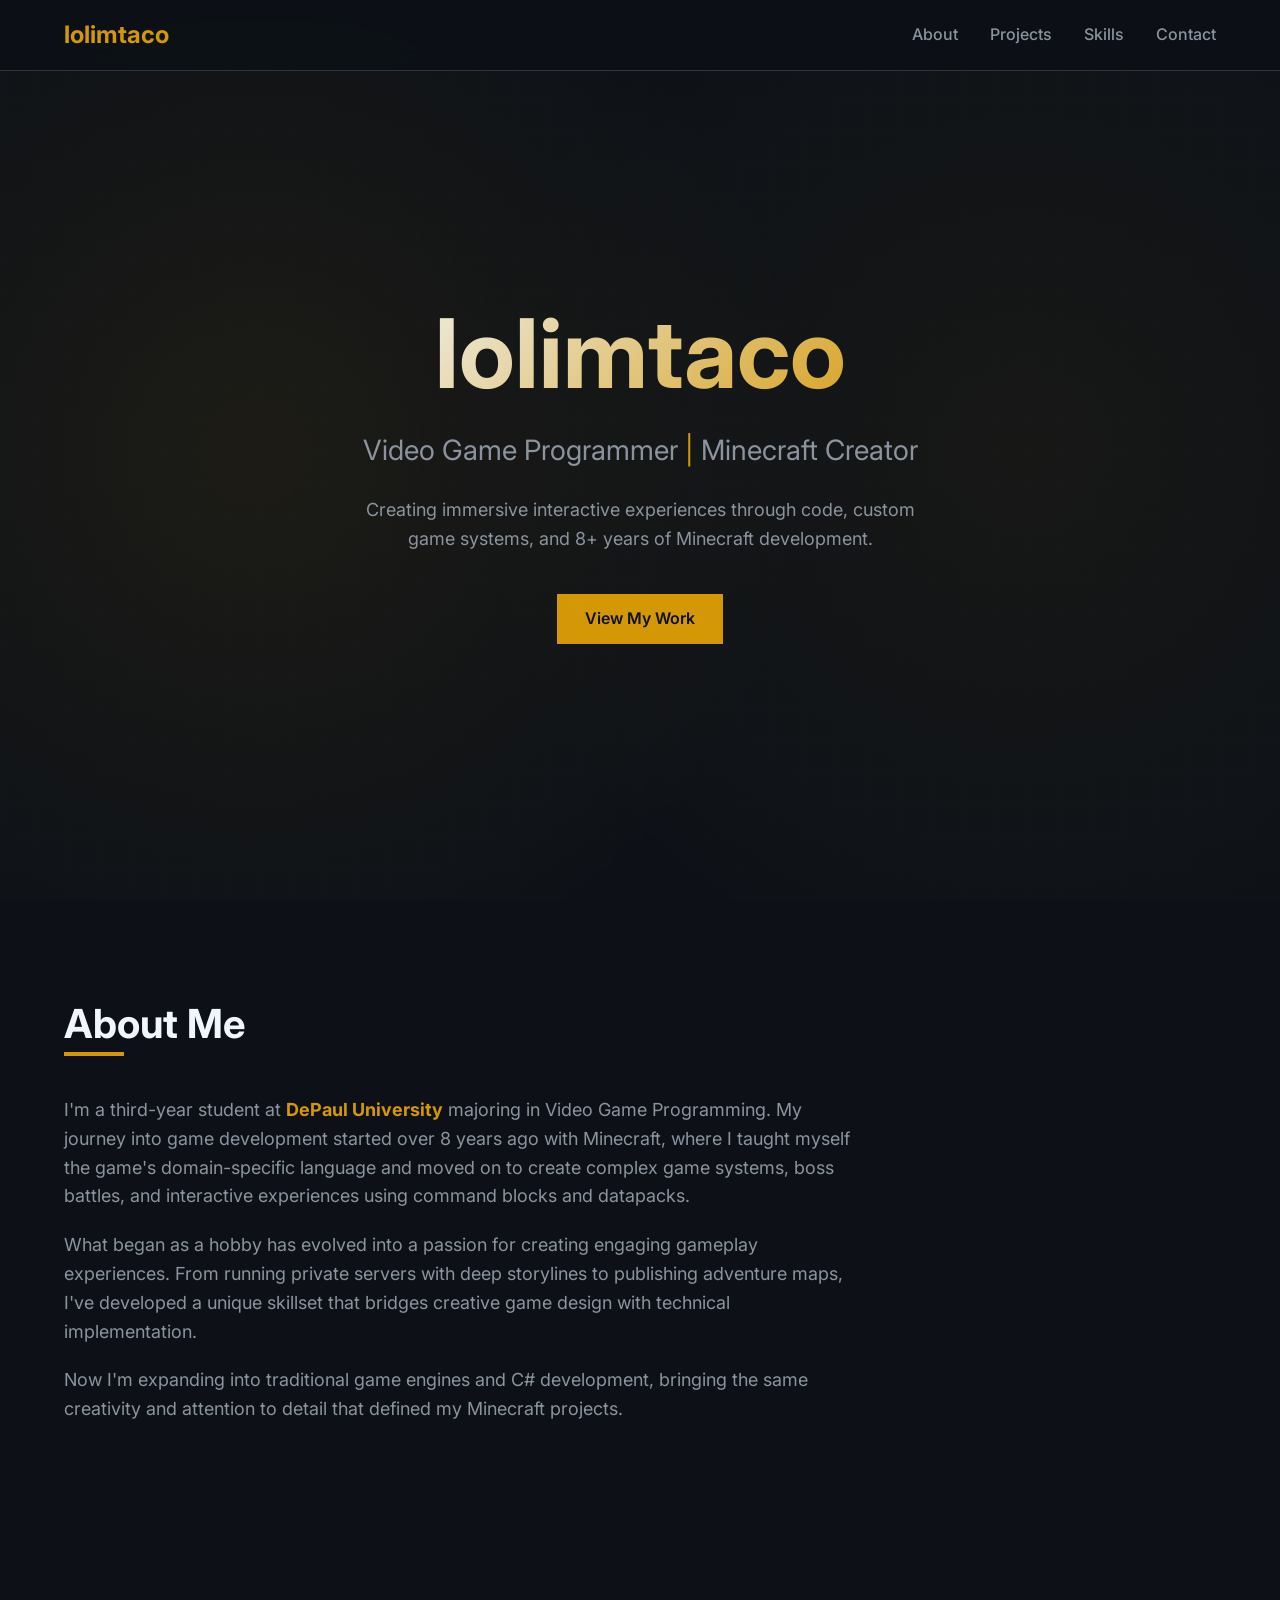
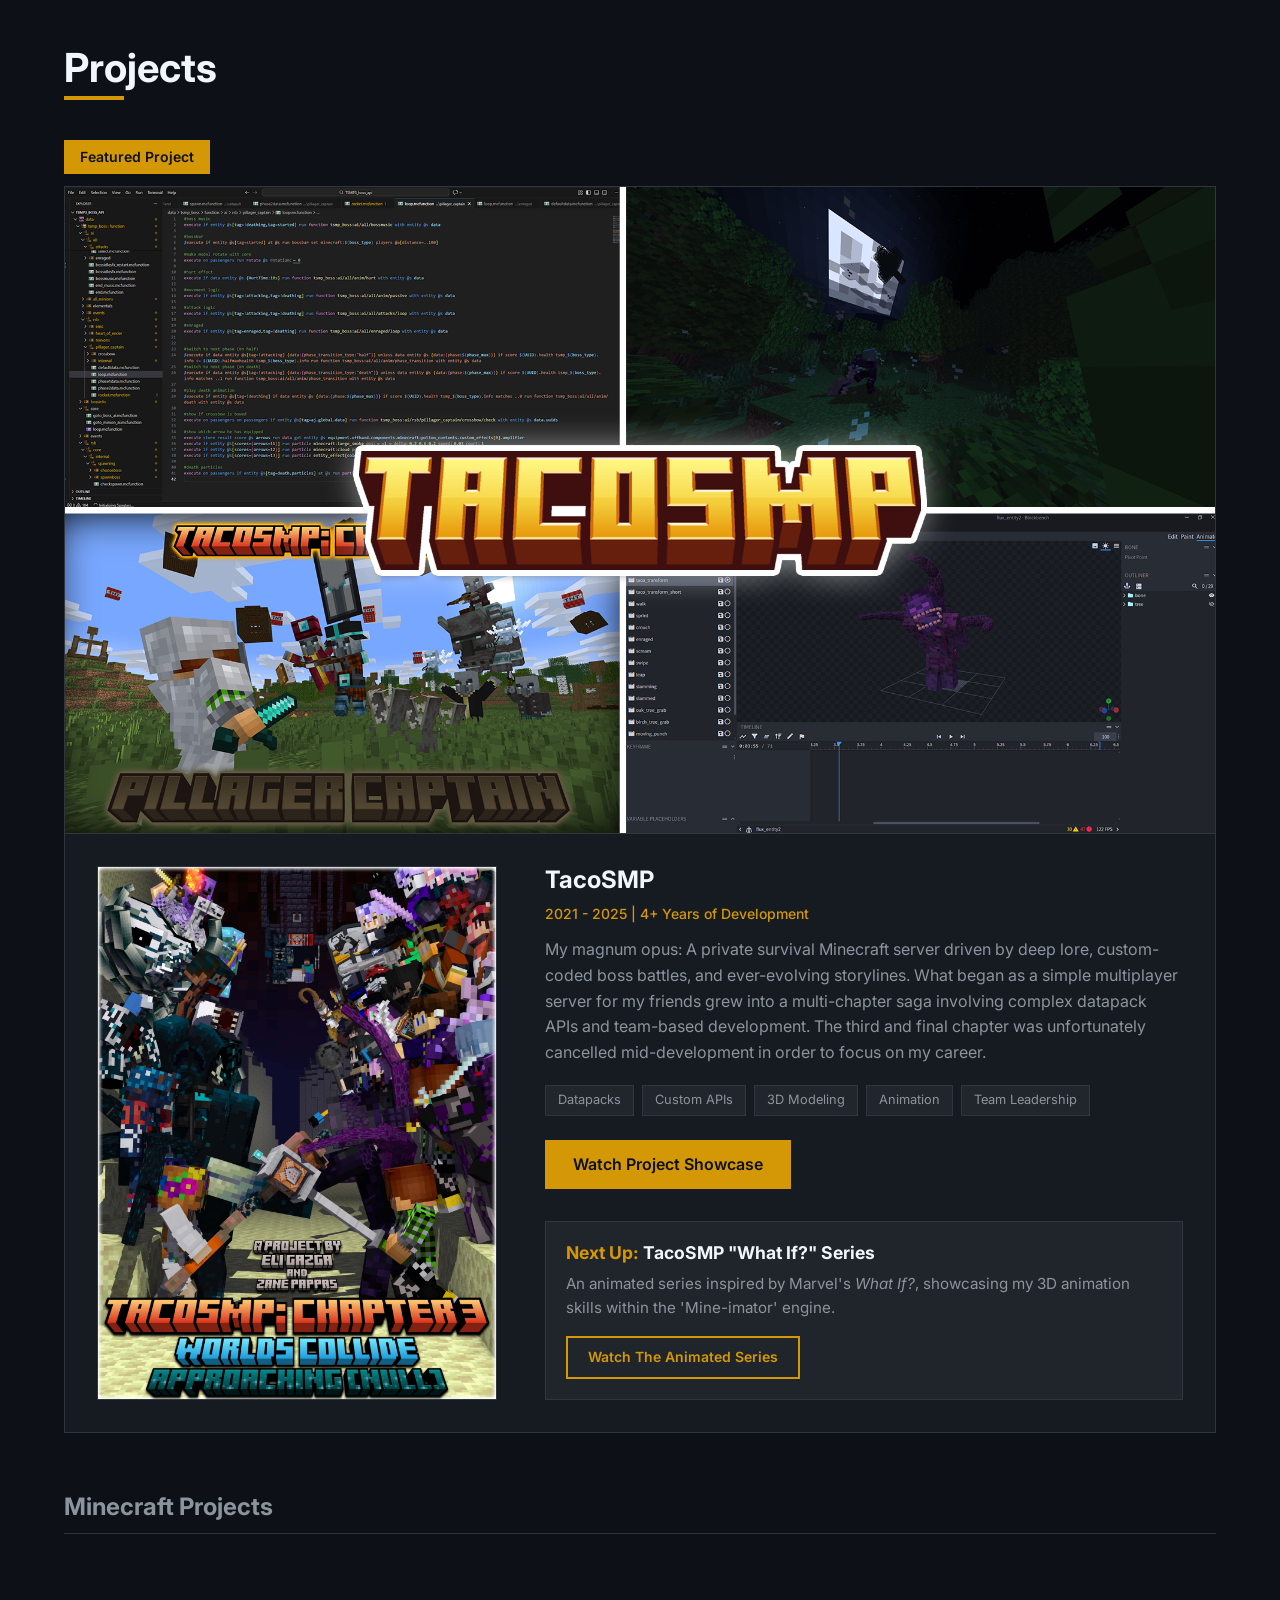
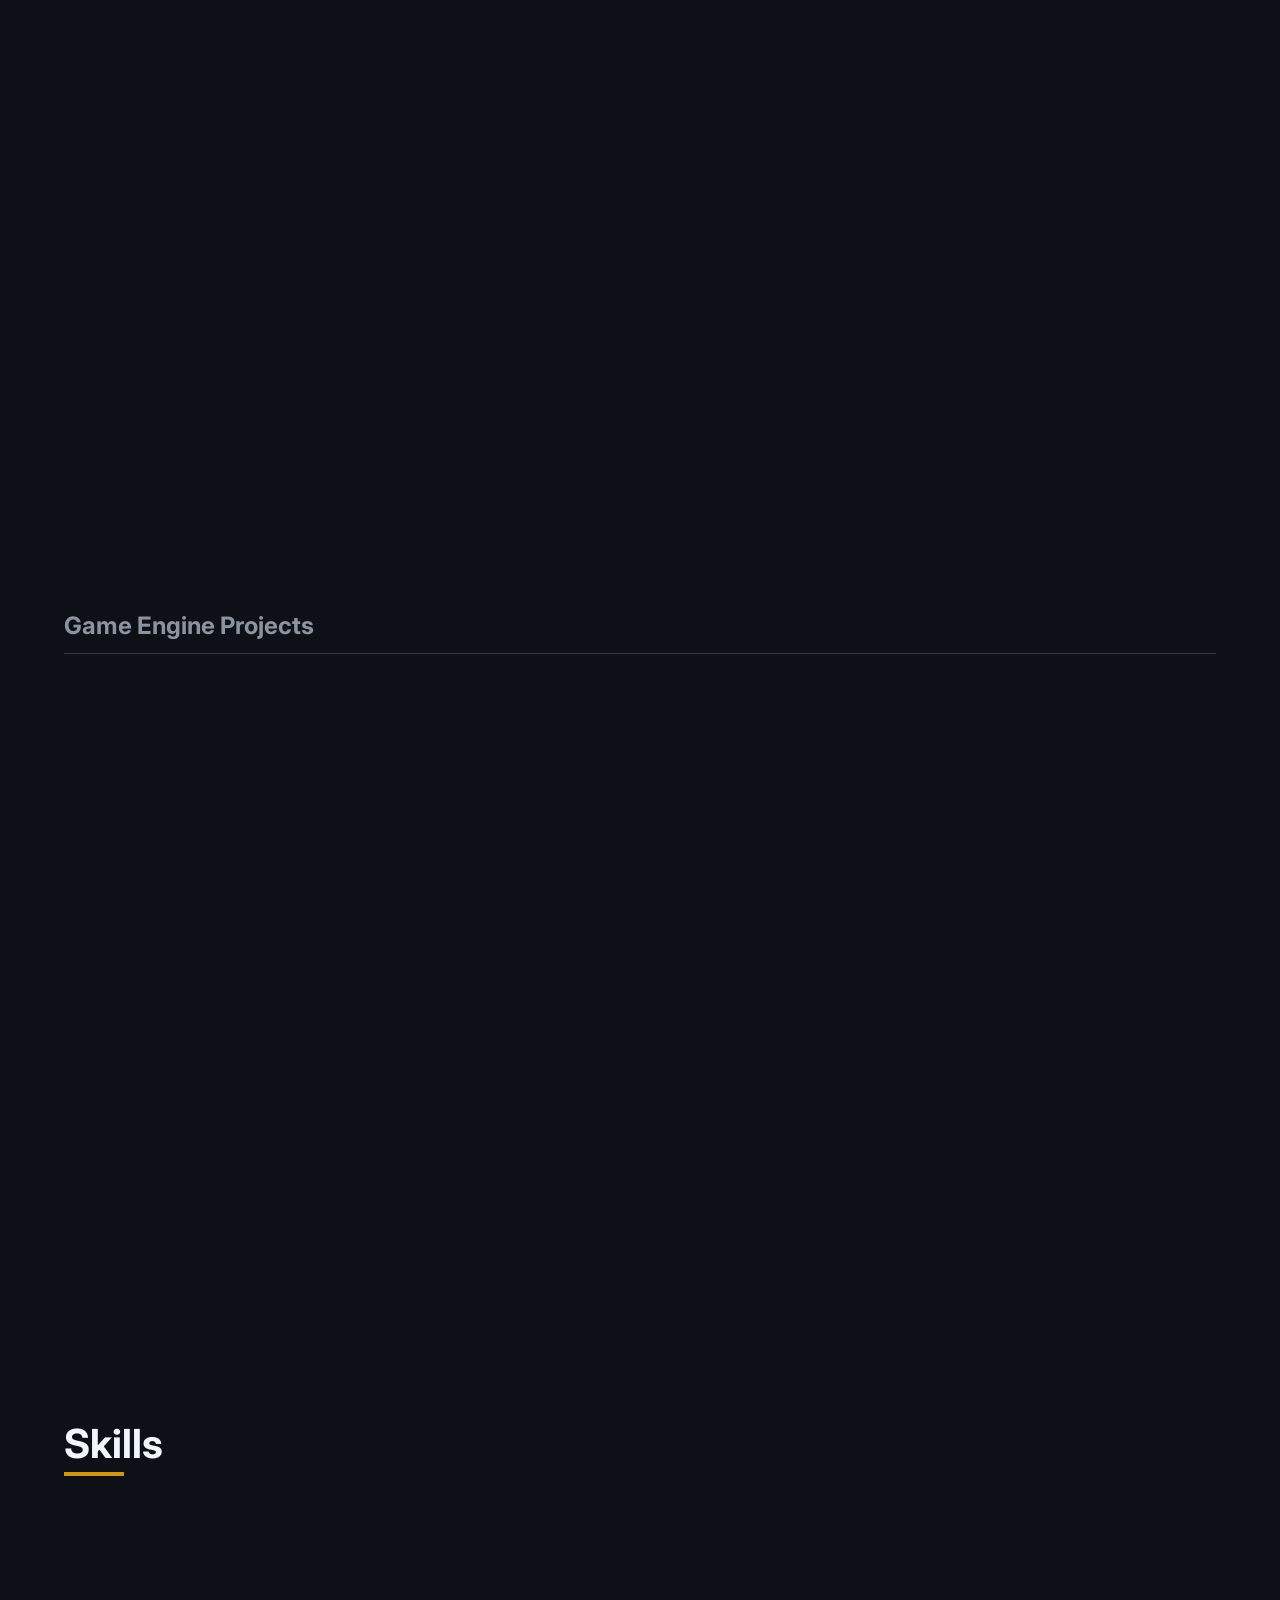
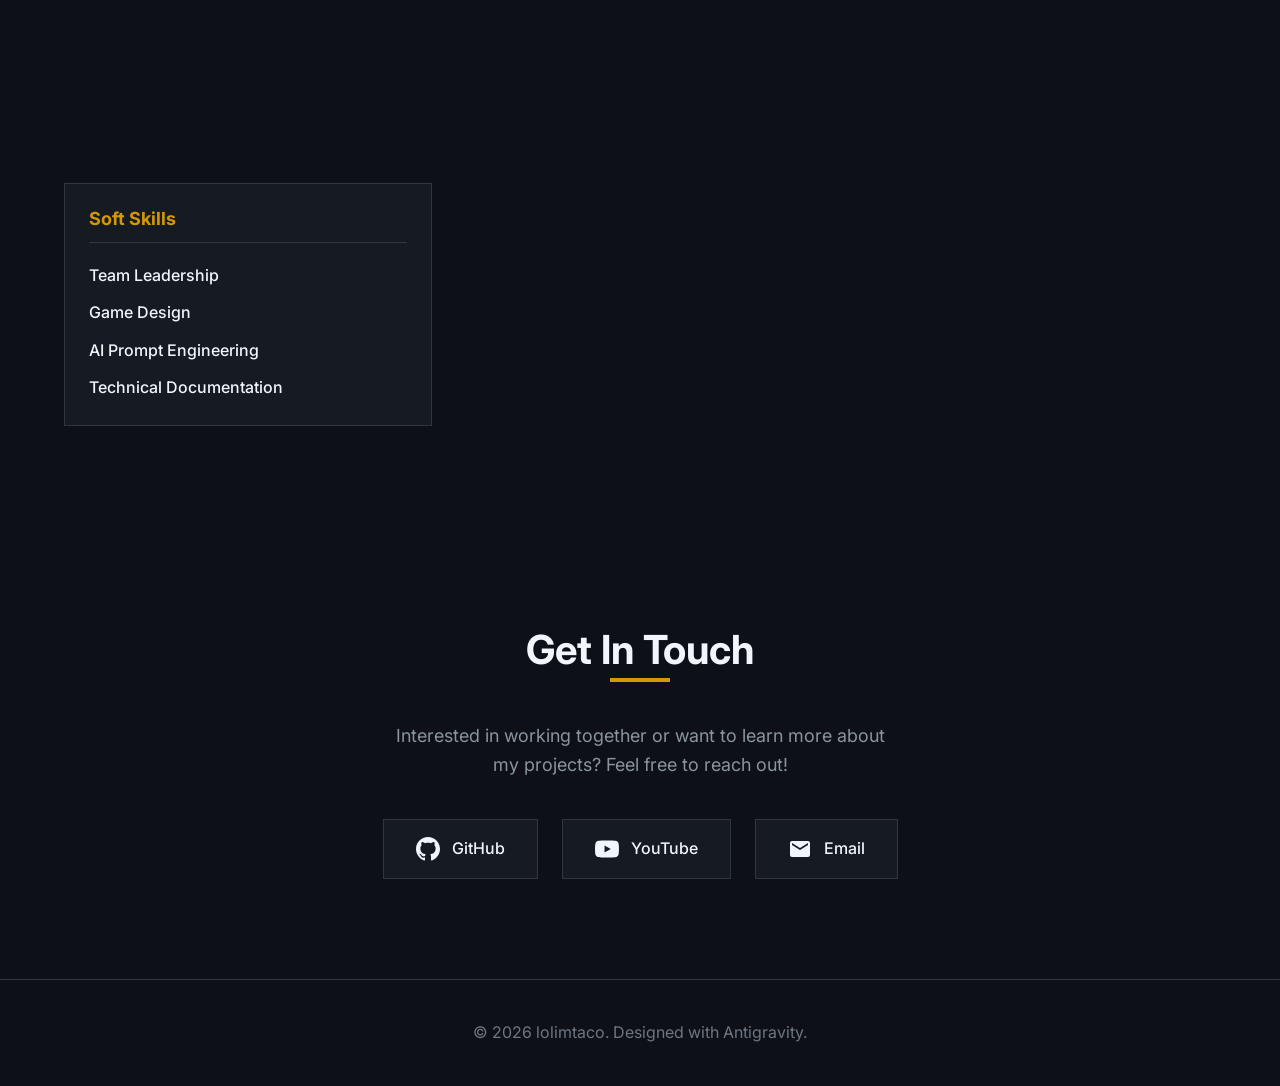
==== commit 1b0230aa: "link fix" ====
--- a/index.html
+++ b/index.html
@@ -180,7 +180,7 @@
                             <span class="tag">Solo Project</span>
                             <span class="tag">Published</span>
                         </div>
-                        <a href="https://www.youtube.com/@lolimtaco" target="_blank"
+                        <a href="https://www.youtube.com/watch?v=1bSvf3Sia68" target="_blank"
                             class="btn btn-secondary project-link">Watch Showcase</a>
                     </div>
                 </div>
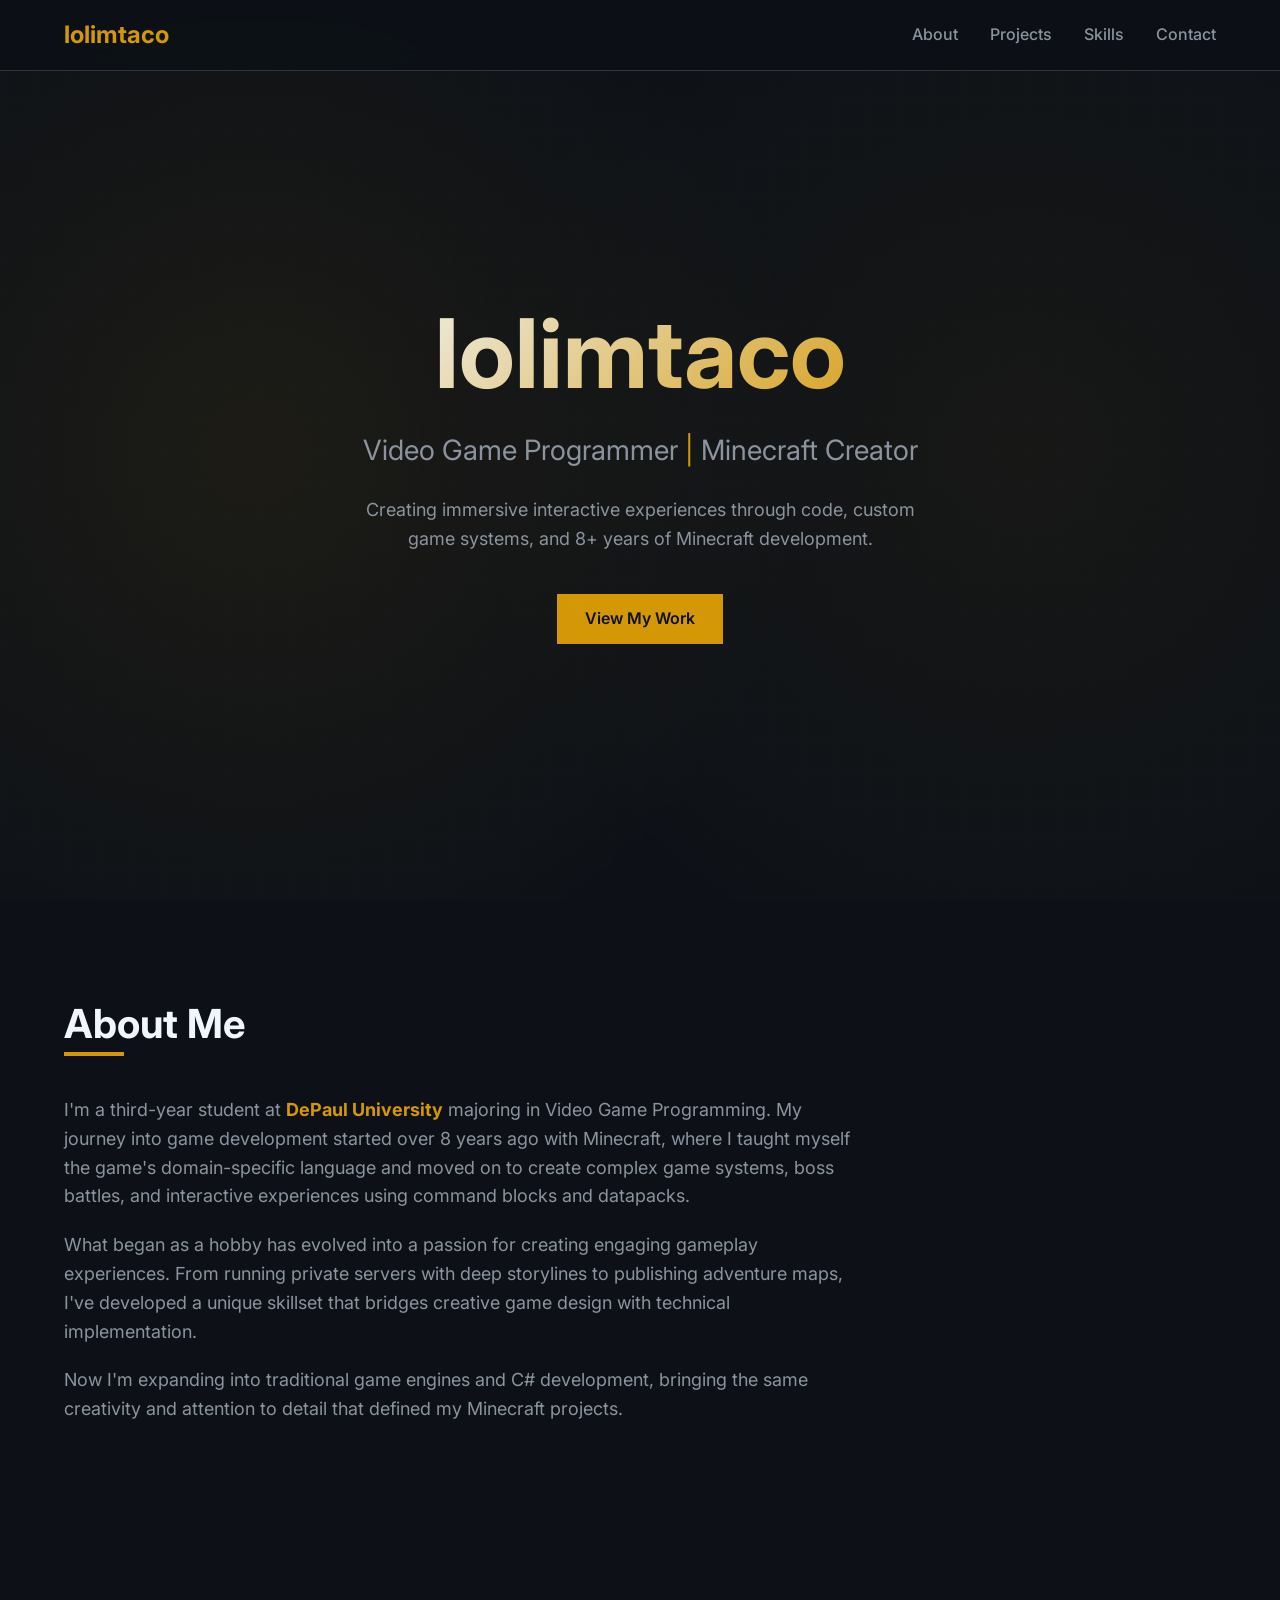
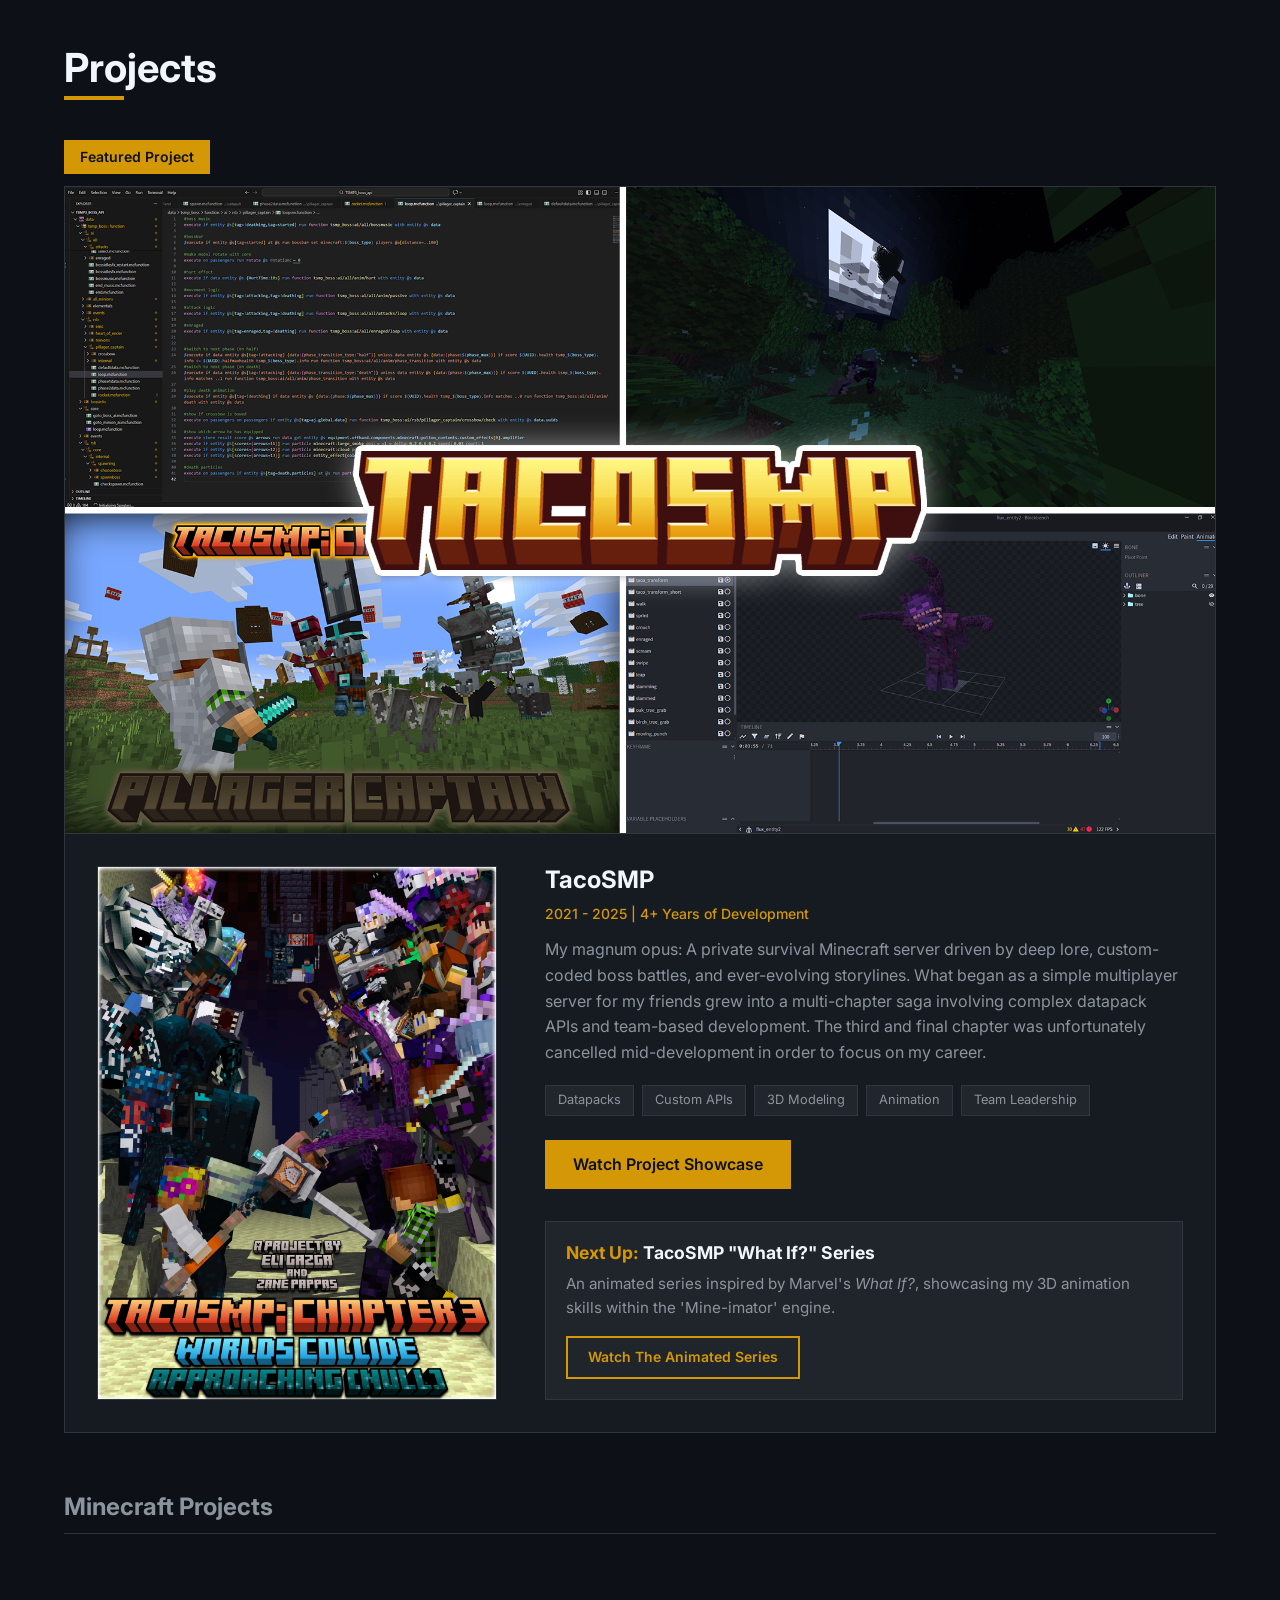
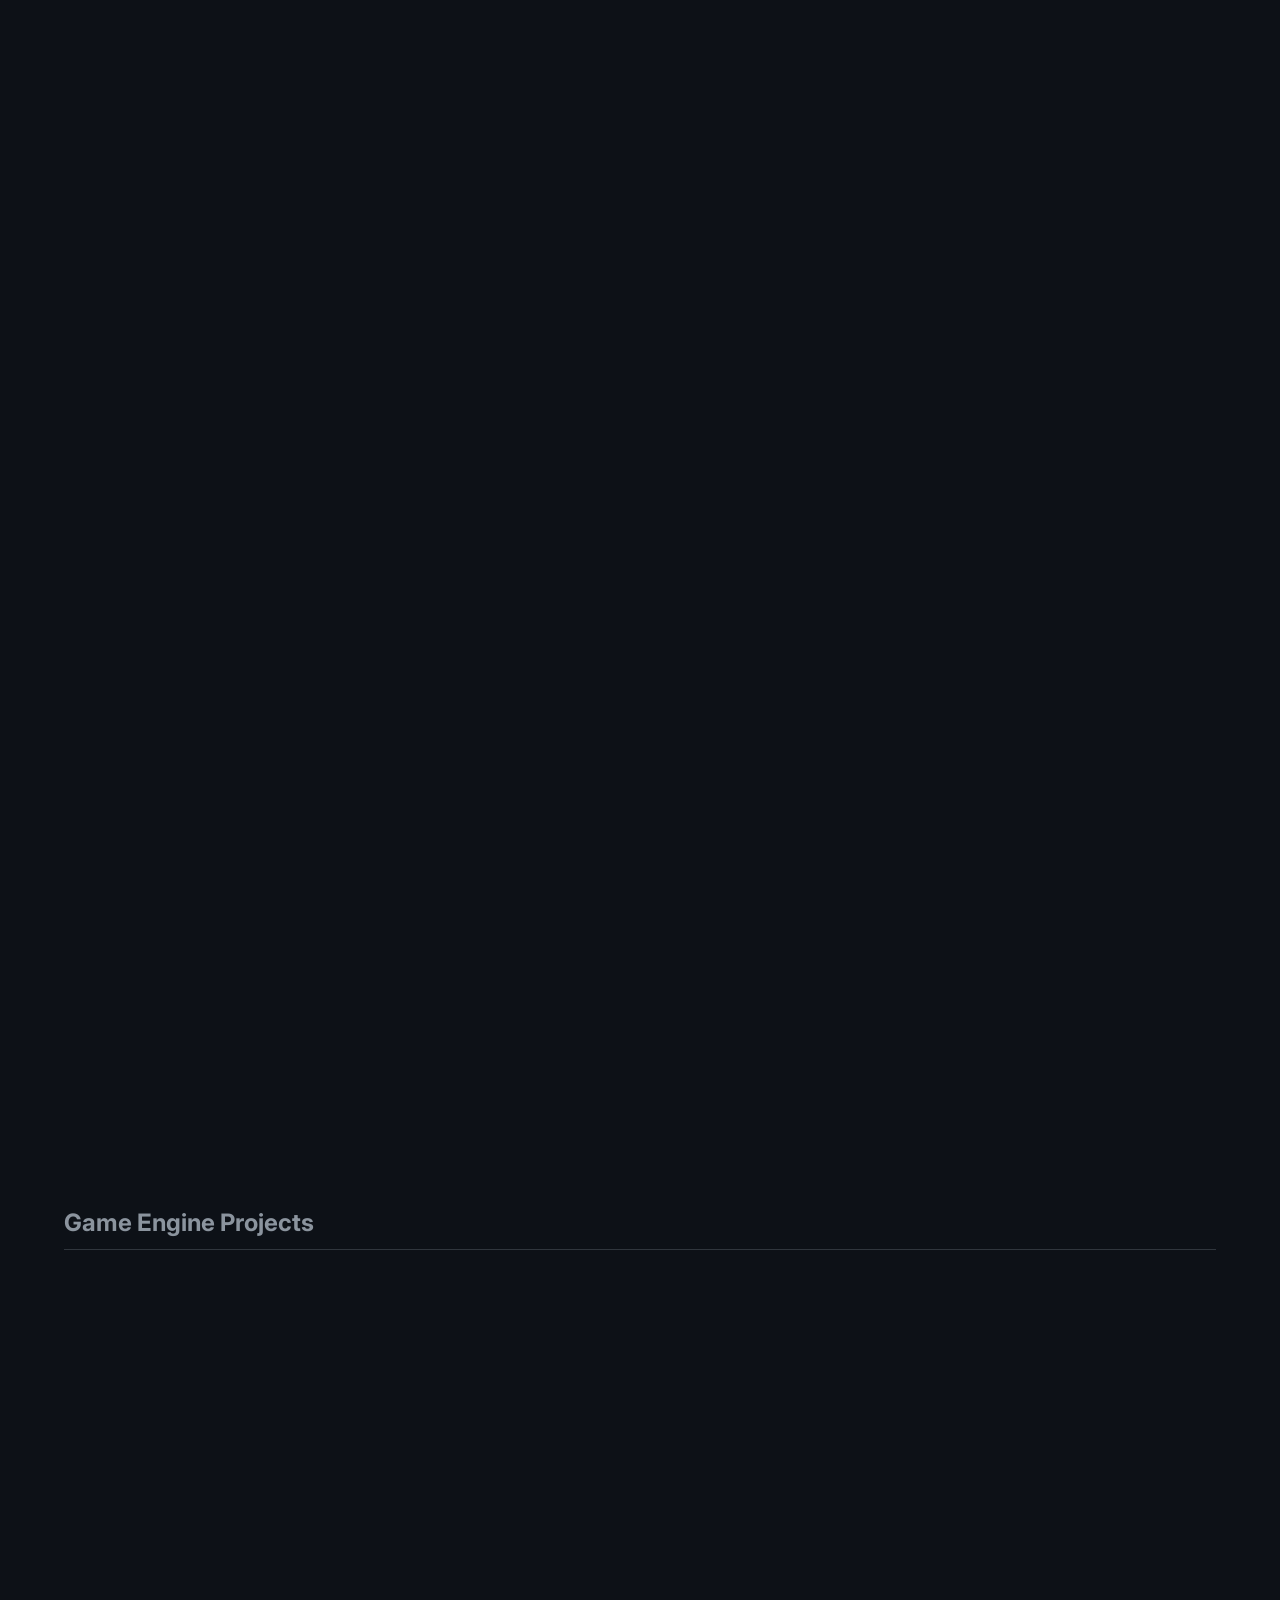
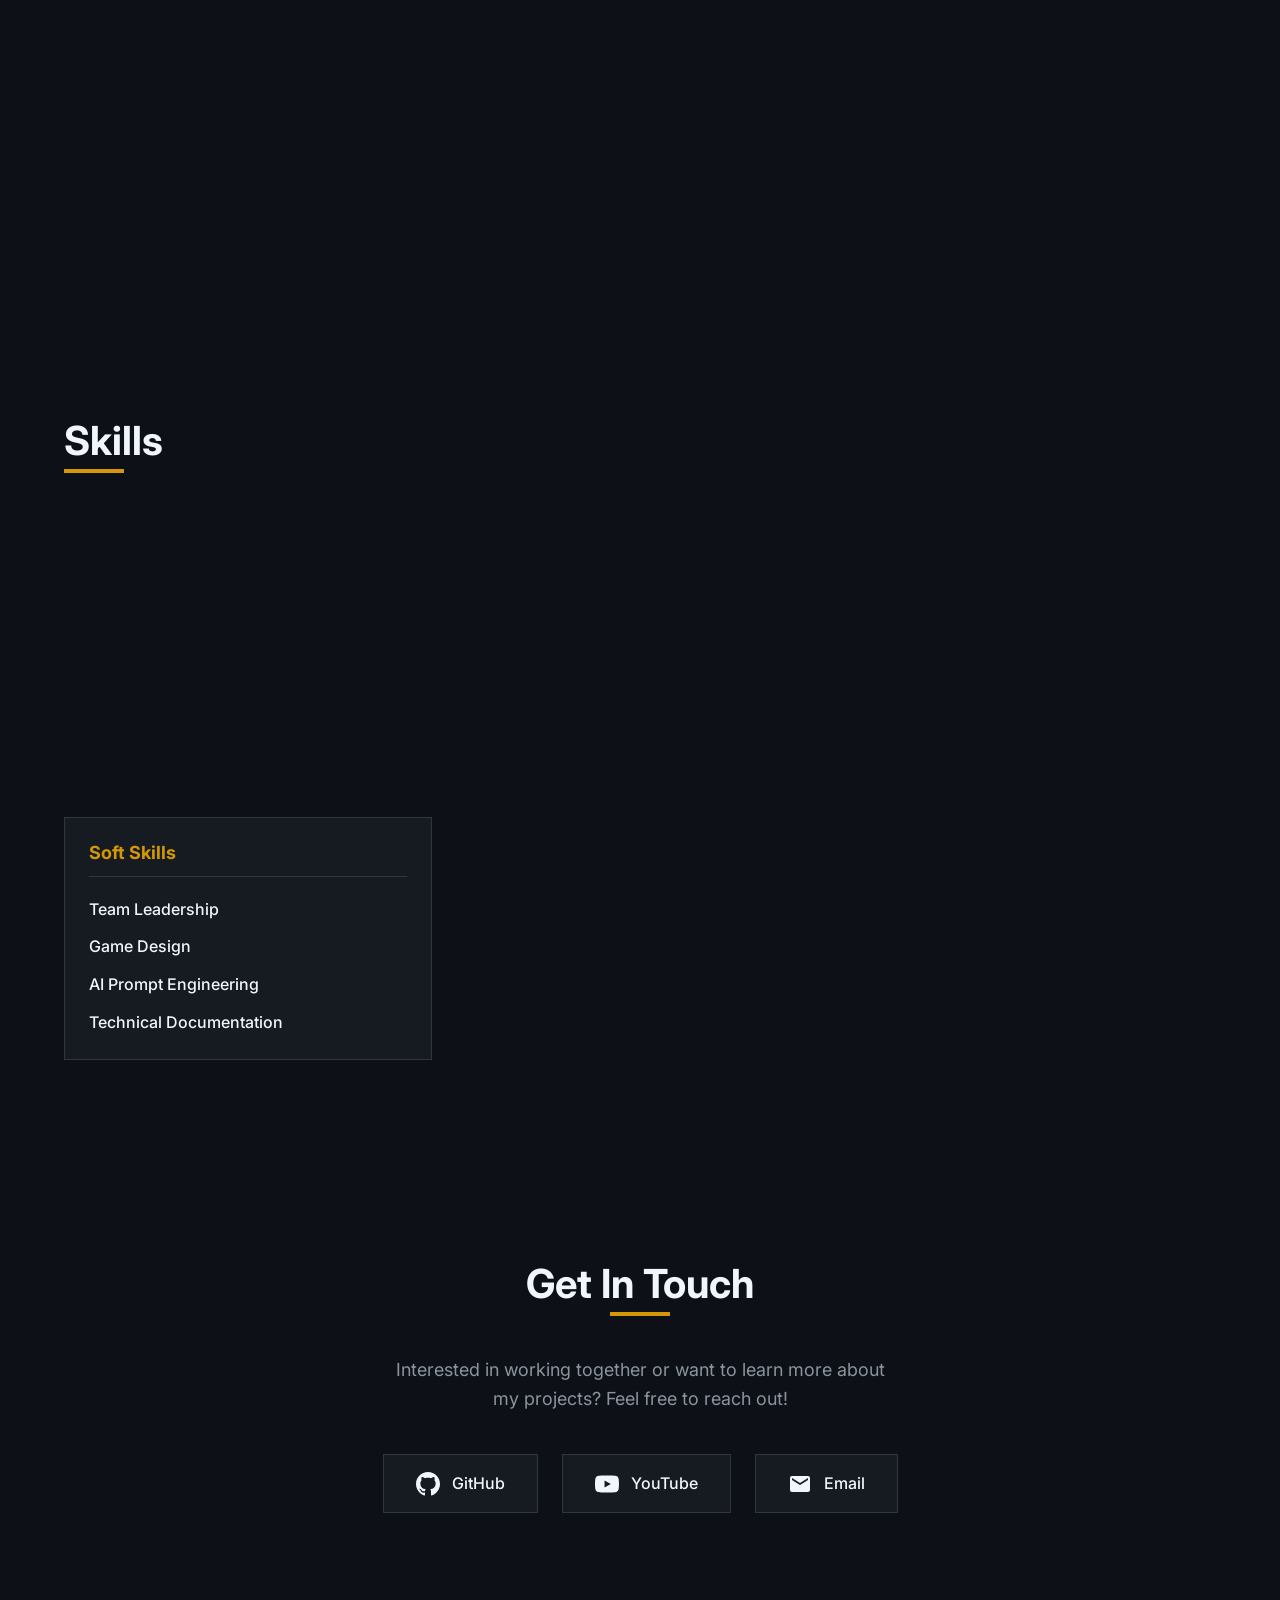
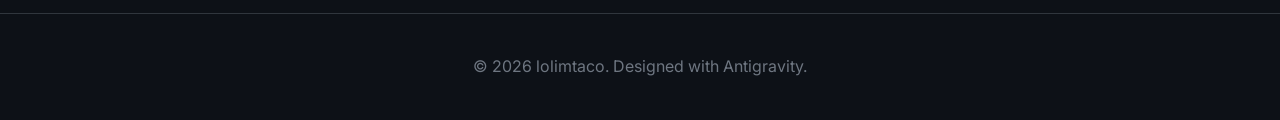
==== commit 7ee80476: "mcrp update" ====
--- a/index.html
+++ b/index.html
@@ -125,7 +125,7 @@
                 <!-- MCRoleplay -->
                 <div class="project-card">
                     <div class="project-image">
-                        <div class="project-placeholder">MCRP</div>
+                        <img src="assets/images/mcrp_16x9.png" alt="MCRP Logo">
                     </div>
                     <div class="project-info">
                         <h3 class="project-title">MCRoleplay (MCRP)</h3>
@@ -138,8 +138,8 @@
                             <span class="tag">3D Modeling</span>
                             <span class="tag">Animation</span>
                         </div>
-                        <a href="https://www.youtube.com/@lolimtaco" target="_blank"
-                            class="btn btn-secondary project-link">Watch Showcase</a>
+                        <a href="https://www.youtube.com/playlist?list=PLE0Hb4256EB792jKy7xmOMtV88kSH75Xc"
+                            target="_blank" class="btn btn-secondary project-link">Watch Showcase</a>
                     </div>
                 </div>
 
@@ -160,7 +160,7 @@
                             <span class="tag">3D Animation</span>
                         </div>
                         <a href="https://www.youtube.com/@lolimtaco" target="_blank"
-                            class="btn btn-secondary project-link">Watch Showcase</a>
+                            class="btn btn-secondary project-link">Work in Progress!</a>
                     </div>
                 </div>
 
@@ -181,6 +181,28 @@
                             <span class="tag">Published</span>
                         </div>
                         <a href="https://www.youtube.com/watch?v=1bSvf3Sia68" target="_blank"
+                            class="btn btn-secondary project-link">Watch Showcase</a>
+                    </div>
+                </div>
+
+                <!-- FRC Scouting in MC -->
+                <div class="project-card">
+                    <div class="project-image">
+                        <img src="assets/images/frc_16x9.png" alt="FRC Scouting in MC">
+                    </div>
+                    <div class="project-info">
+                        <h3 class="project-title">FRC Scouting World</h3>
+                        <p class="project-duration">Published on chiefdelphi.com</p>
+                        <p class="project-description">A custom system created for FIRST Robotics Competition
+                            scouting, allowing for data collection during matches and analysis of team performance.
+                        </p>
+                        <div class="project-tags">
+                            <span class="tag">Command Blocks</span>
+                            <span class="tag">Skript</span>
+                            <span class="tag">Solo Project</span>
+                            <span class="tag">FRC</span>
+                        </div>
+                        <a href="https://www.youtube.com/watch?v=xl8ba8nbm-Y" target="_blank"
                             class="btn btn-secondary project-link">Watch Showcase</a>
                     </div>
                 </div>
@@ -266,13 +288,20 @@
                             <span class="skill-level">8+ years</span>
                         </div>
                         <div class="skill-item">
+                            <span class="skill-name">Skript</span>
+                            <span class="skill-level">3 years</span>
+                        </div>
+                        <div class="skill-item">
+                            <span class="skill-name">Python</span>
+                            <span class="skill-level">3 years</span>
+                        </div>
+                        <div class="skill-item">
                             <span class="skill-name">C#</span>
+                            <span class="skill-level">1 year</span>
                         </div>
                         <div class="skill-item">
                             <span class="skill-name">C++</span>
-                        </div>
-                        <div class="skill-item">
-                            <span class="skill-name">Python</span>
+                            <span class="skill-level">1 year</span>
                         </div>
                     </div>
                 </div>
@@ -280,15 +309,18 @@
                     <h3 class="skill-category-title">Game Engines & Tools</h3>
                     <div class="skill-items">
                         <div class="skill-item">
+                            <span class="skill-name">Blockbench</span>
+                            <span class="skill-level">6+ years</span>
+                        </div>
+                        <div class="skill-item">
                             <span class="skill-name">Unity</span>
+                            <span class="skill-level">1 year</span>
                         </div>
                         <div class="skill-item">
                             <span class="skill-name">Unreal Engine</span>
-                        </div>
-                        <div class="skill-item">
-                            <span class="skill-name">Blockbench</span>
-                            <span class="skill-level">Modeling & Animation</span>
-                        </div>
+                            <span class="skill-level">1 year</span>
+                        </div>
+
                     </div>
                 </div>
                 <div class="skill-category">
@@ -296,12 +328,15 @@
                     <div class="skill-items">
                         <div class="skill-item">
                             <span class="skill-name">Adobe Photoshop</span>
+                            <span class="skill-level">5+ years</span>
+                        </div>
+                        <div class="skill-item">
+                            <span class="skill-name">Adobe Premiere Pro</span>
+                            <span class="skill-level">5+ years</span>
                         </div>
                         <div class="skill-item">
                             <span class="skill-name">Adobe Illustrator</span>
-                        </div>
-                        <div class="skill-item">
-                            <span class="skill-name">Adobe Premiere Pro</span>
+                            <span class="skill-level">2 years</span>
                         </div>
                     </div>
                 </div>
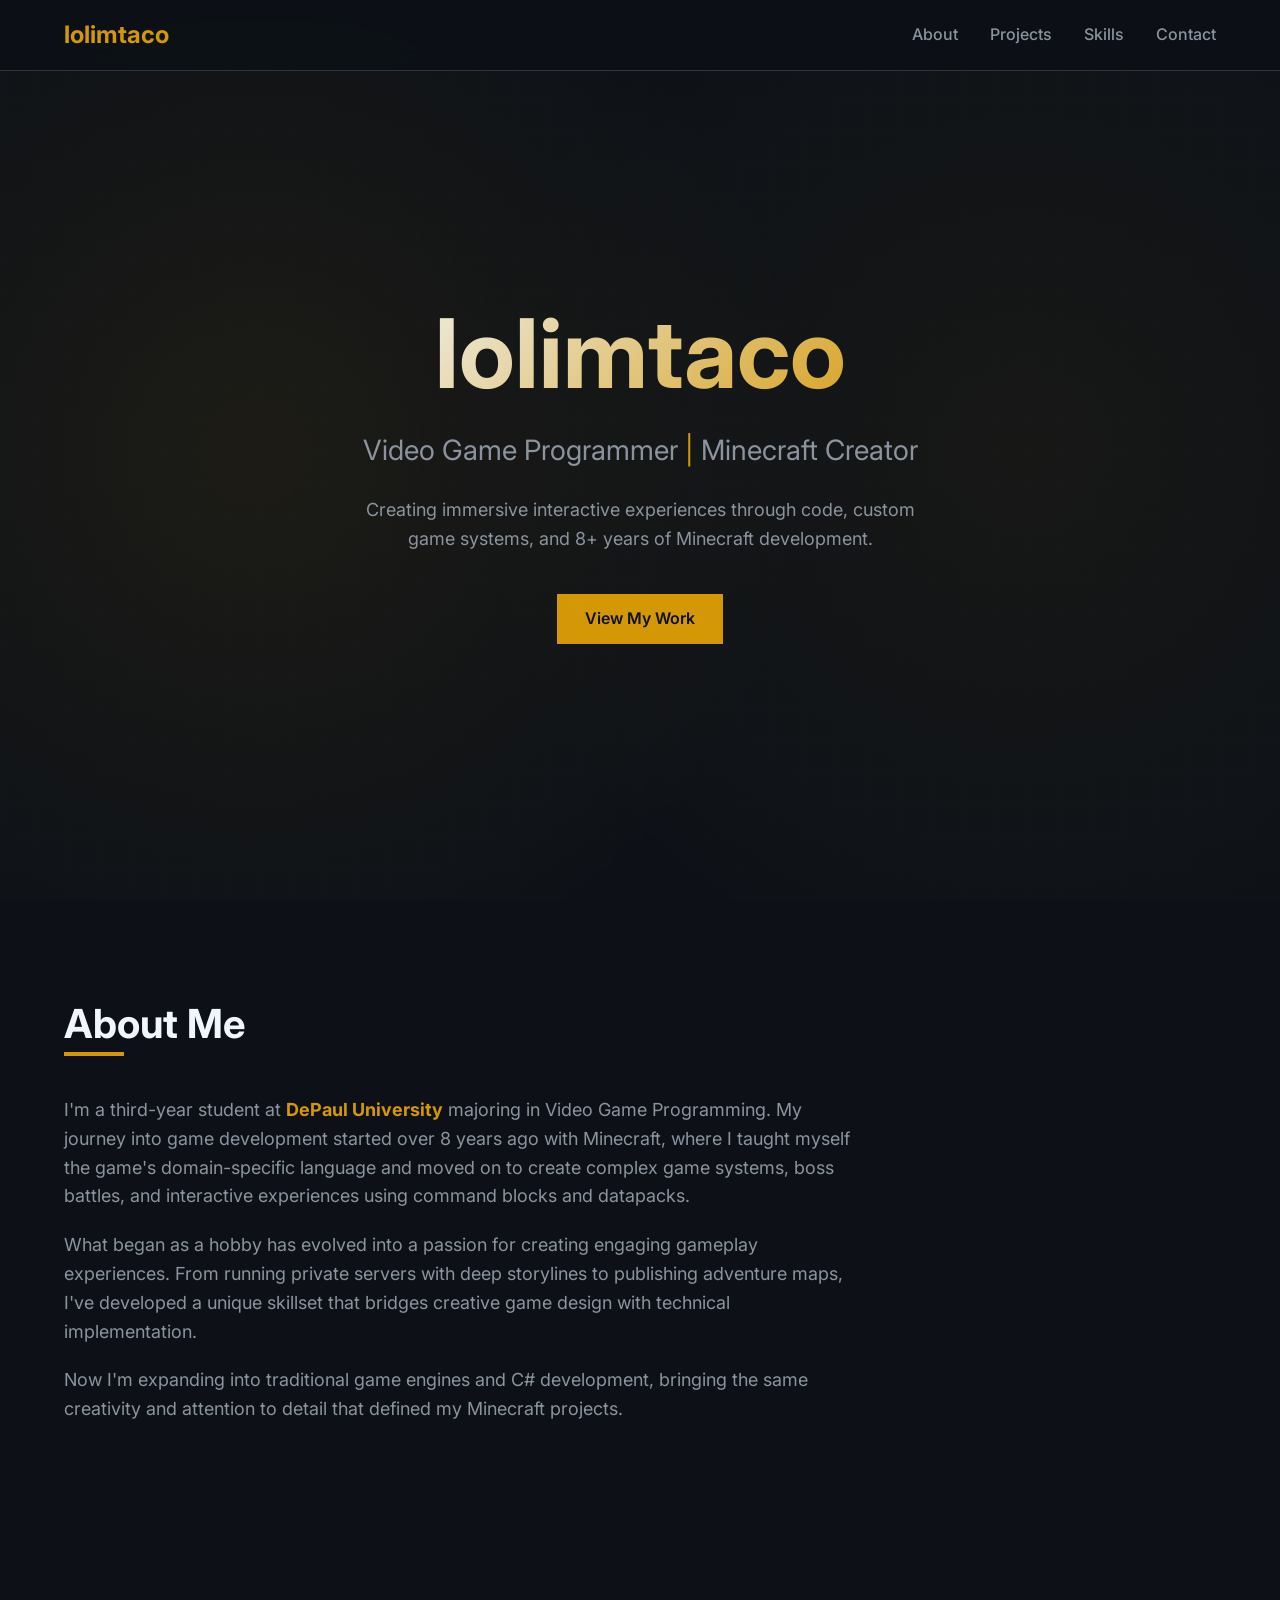
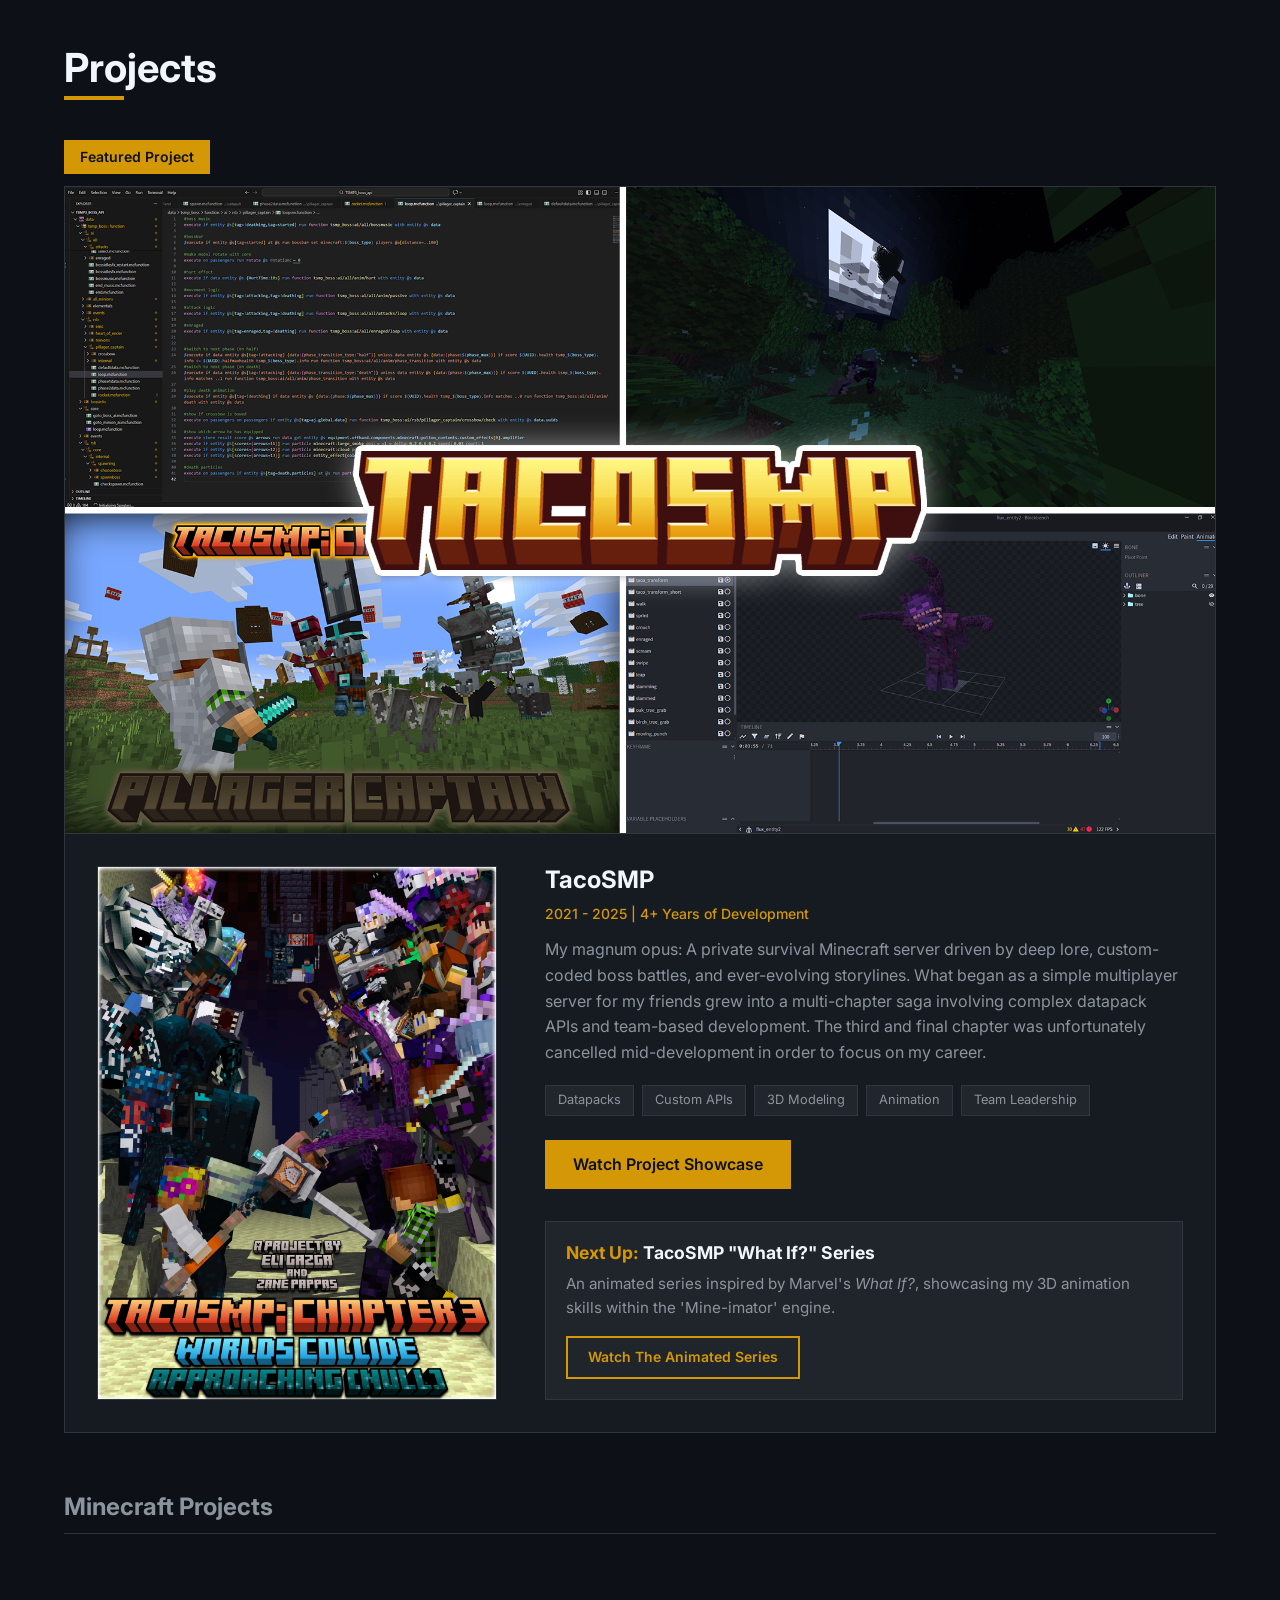
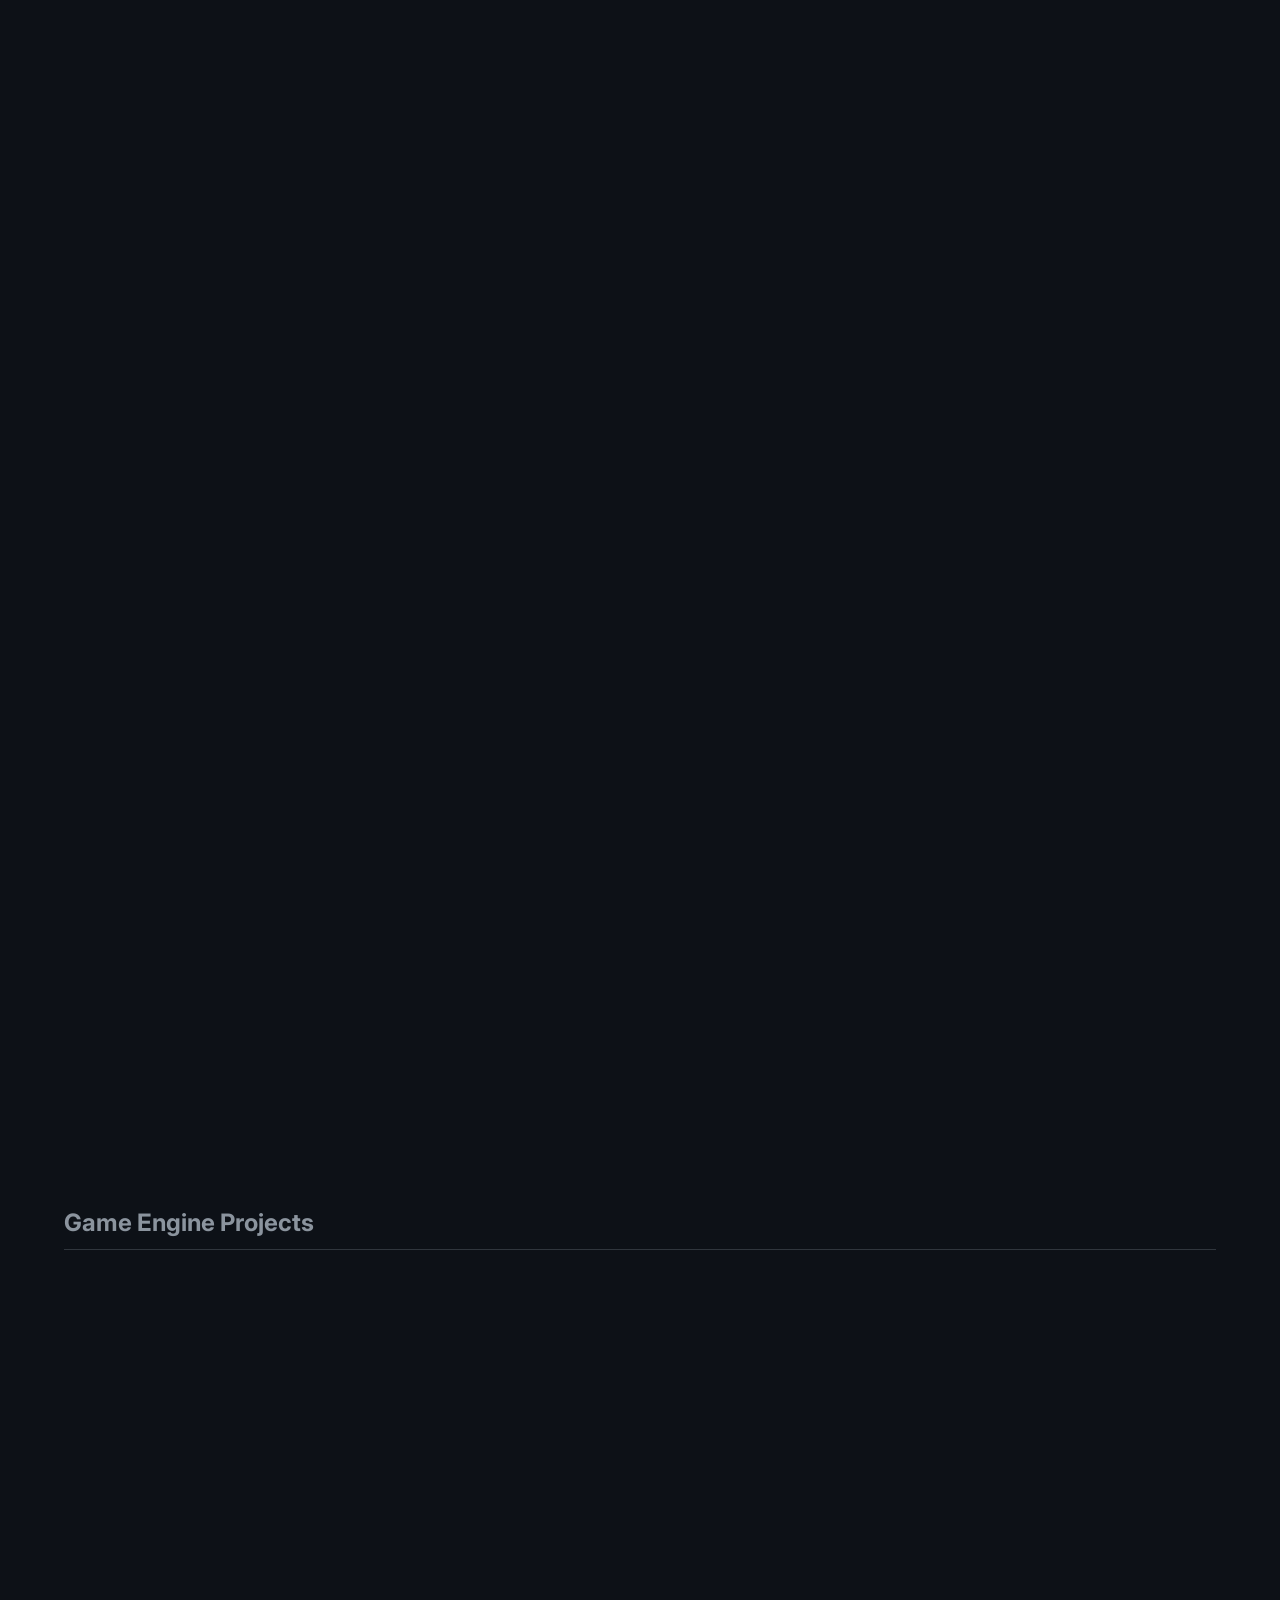
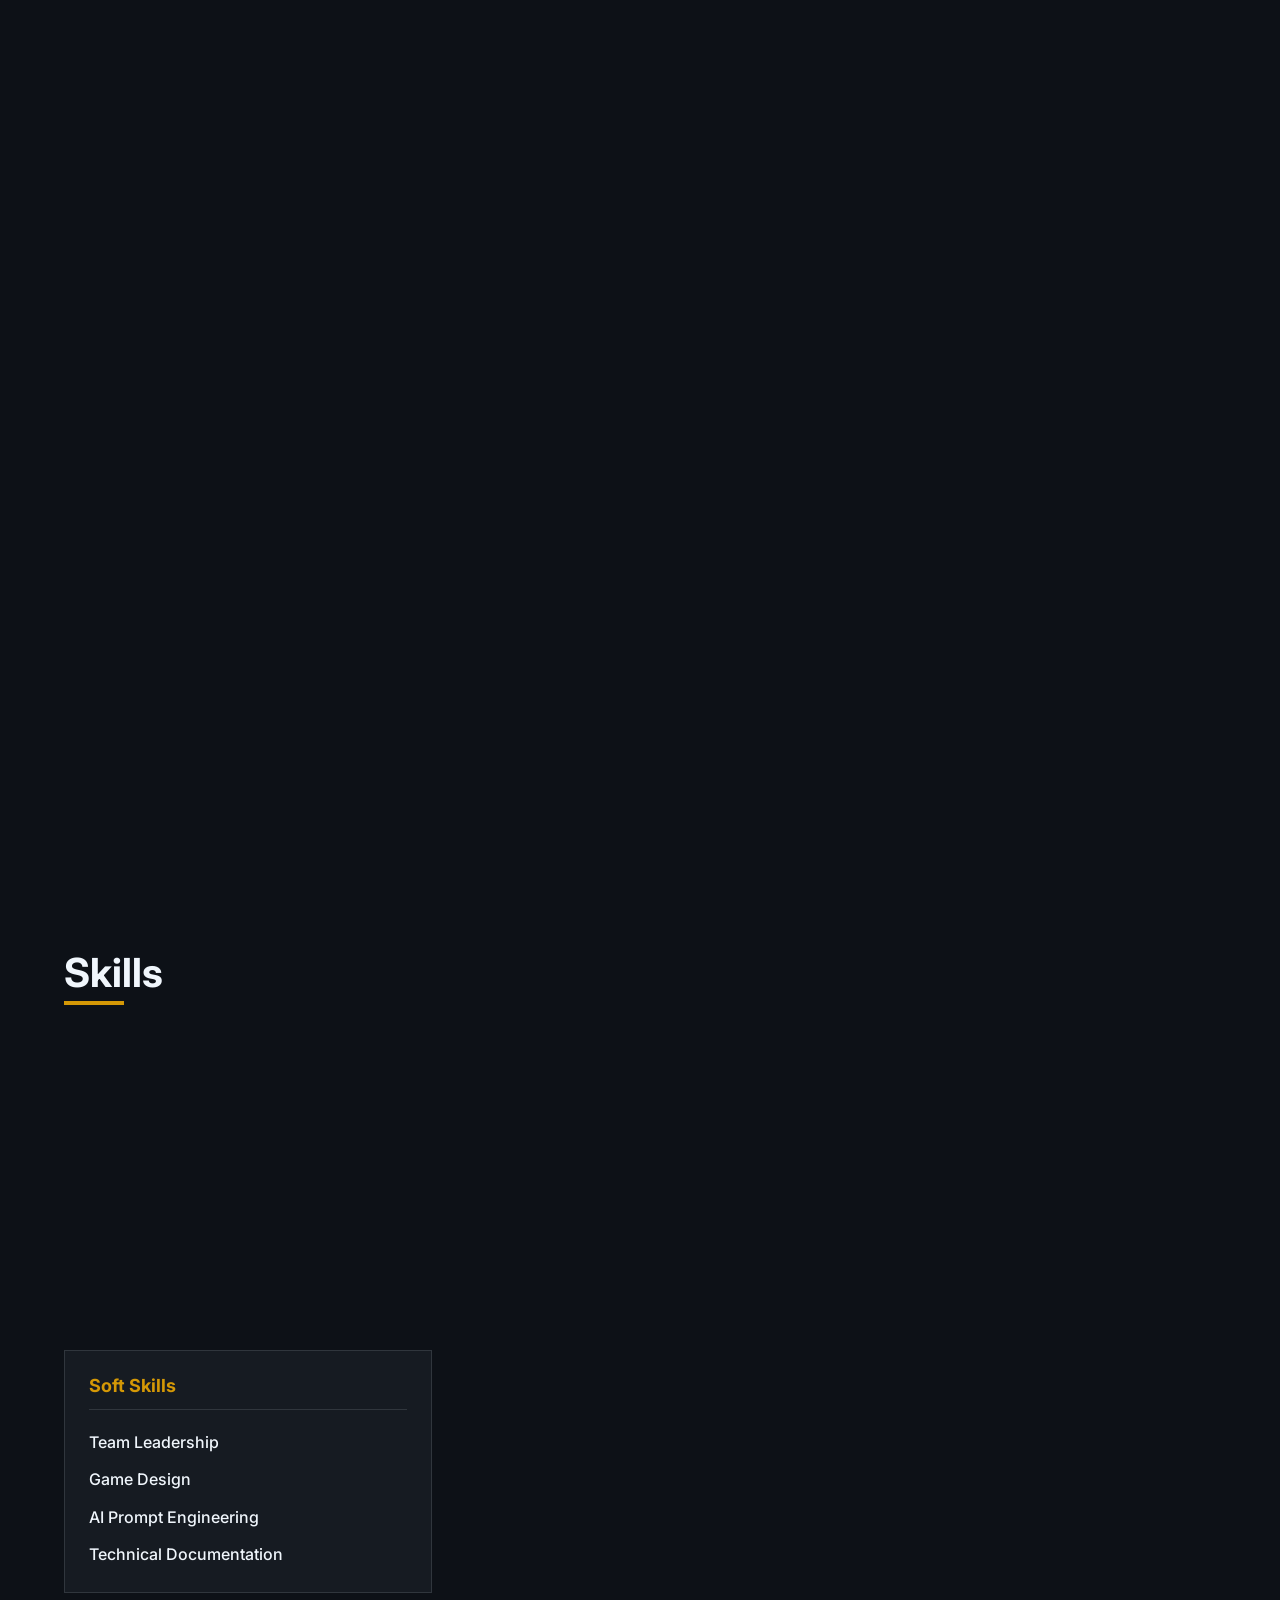
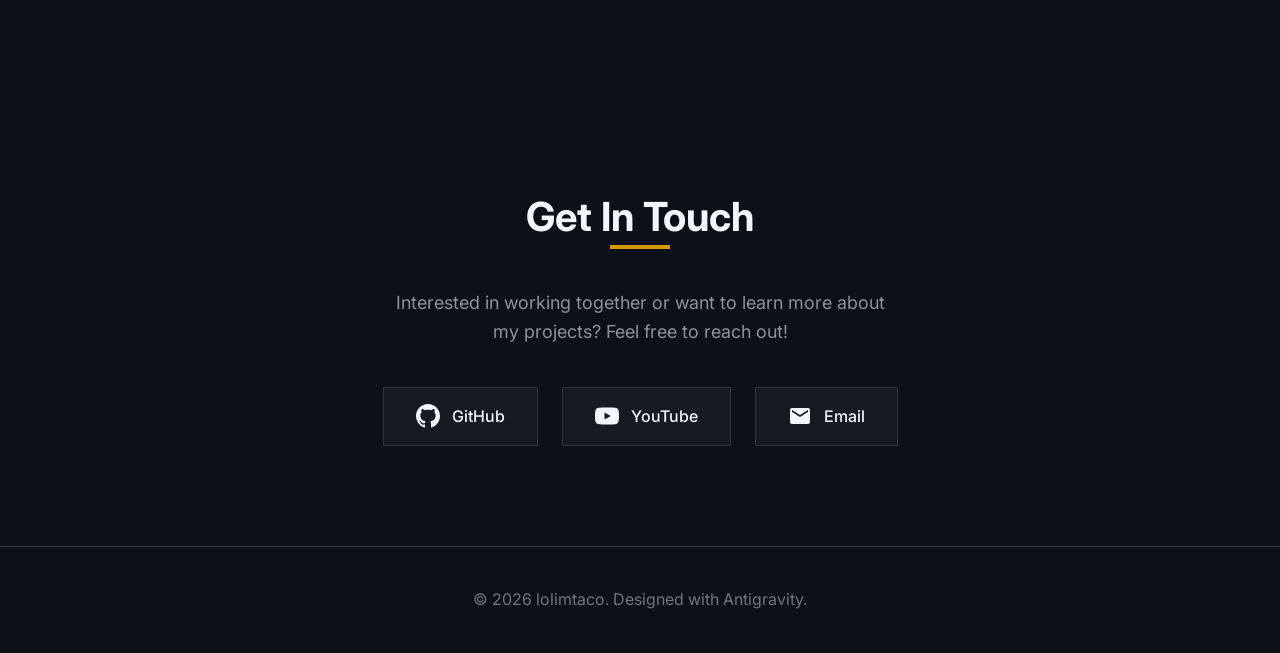
==== commit 1169e947: "Add Project Rooms page and update links" ====
--- a/index.html
+++ b/index.html
@@ -211,6 +211,26 @@
             <!-- Game Engine Projects -->
             <h3 class="projects-category">Game Engine Projects</h3>
             <div class="projects-grid">
+
+                <!-- Project Rooms -->
+                <div class="project-card">
+                    <div class="project-image">
+                        <img src="assets/images/rooms_16x9.png" alt="Project Rooms Logo">
+                    </div>
+                    <div class="project-info">
+                        <h3 class="project-title">Project Rooms</h3>
+                        <p class="project-duration">School Project | Unreal Engine</p>
+                        <p class="project-description">A small puzzle game inspired by 'The Room', giving me
+                            experience with level design and game development in Unreal Engine.</p>
+                        <div class="project-tags">
+                            <span class="tag">Solo Project</span>
+                            <span class="tag">Puzzle</span>
+                            <span class="tag">Unreal Engine</span>
+                        </div>
+                        <a href="project-rooms.html" class="btn btn-secondary project-link">Showcase & Discussion</a>
+                    </div>
+                </div>
+
                 <!-- Hollow Knight Platformer -->
                 <div class="project-card">
                     <div class="project-image">
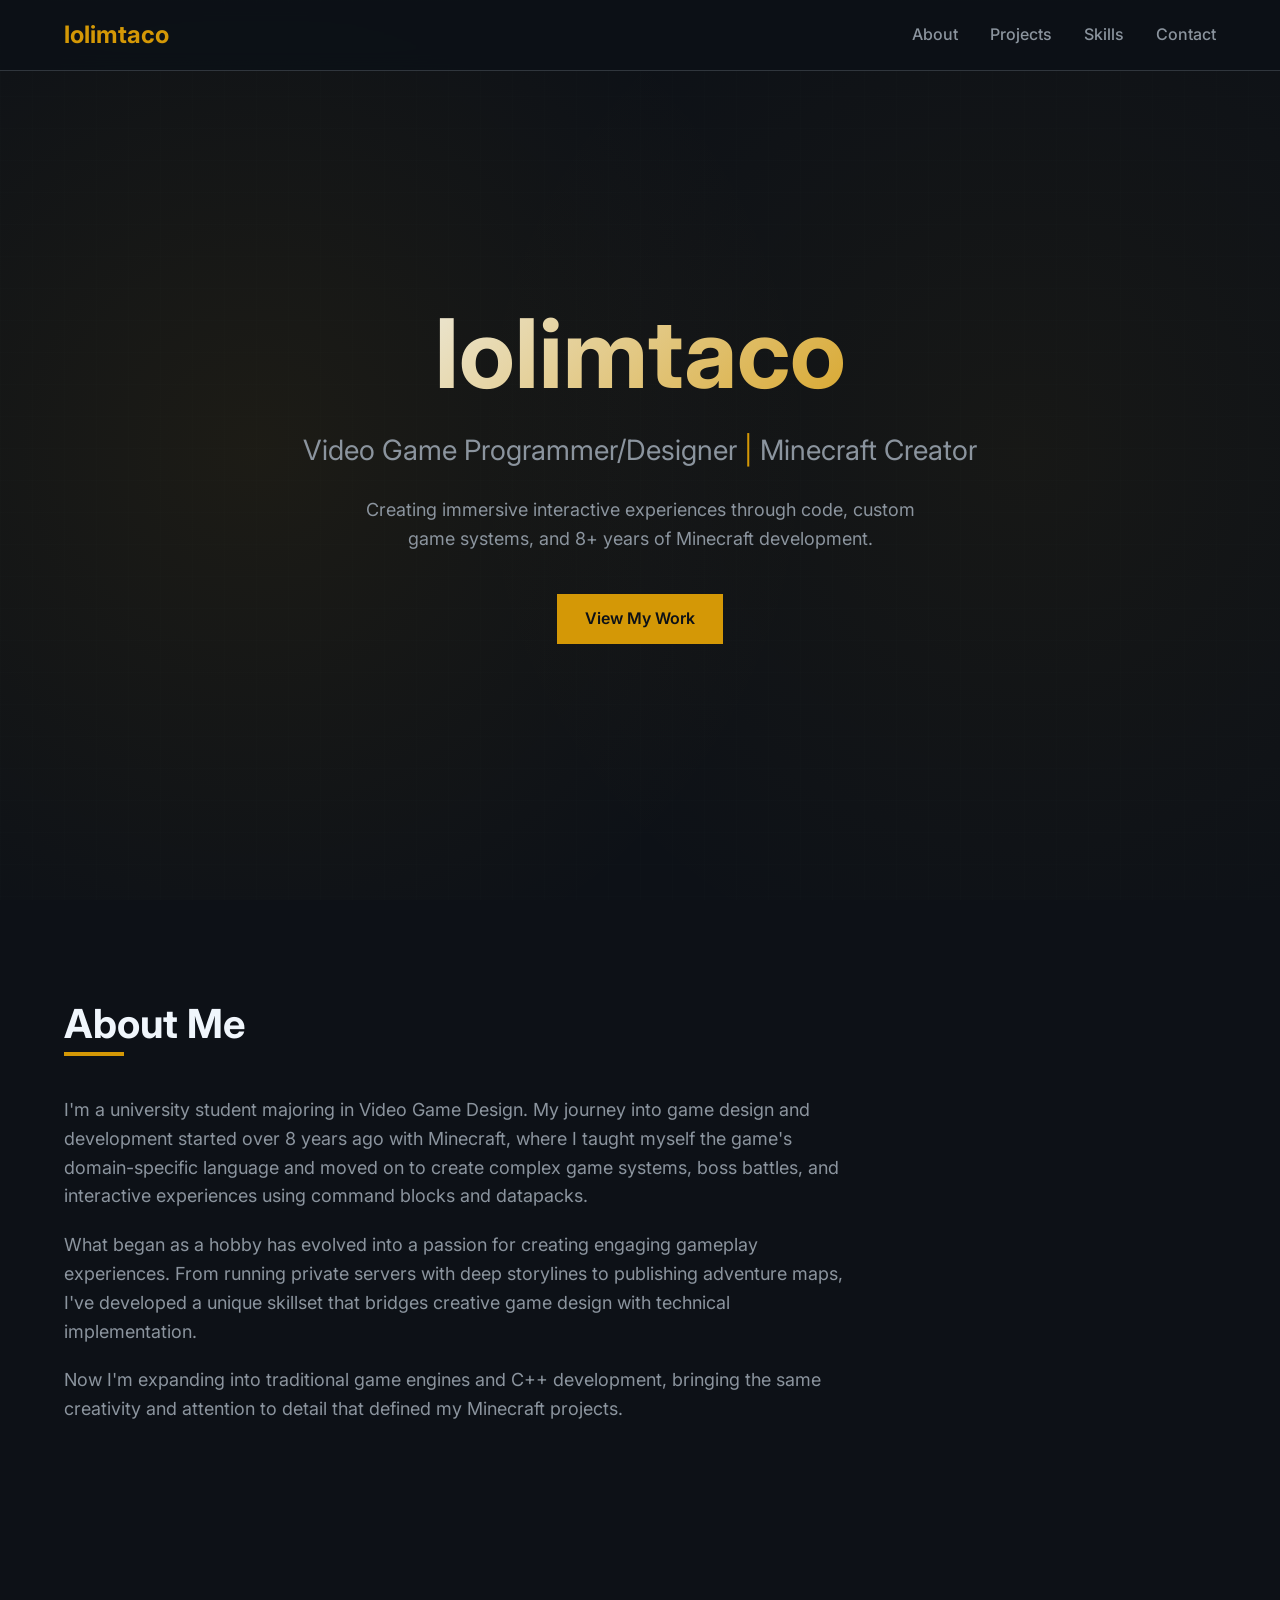
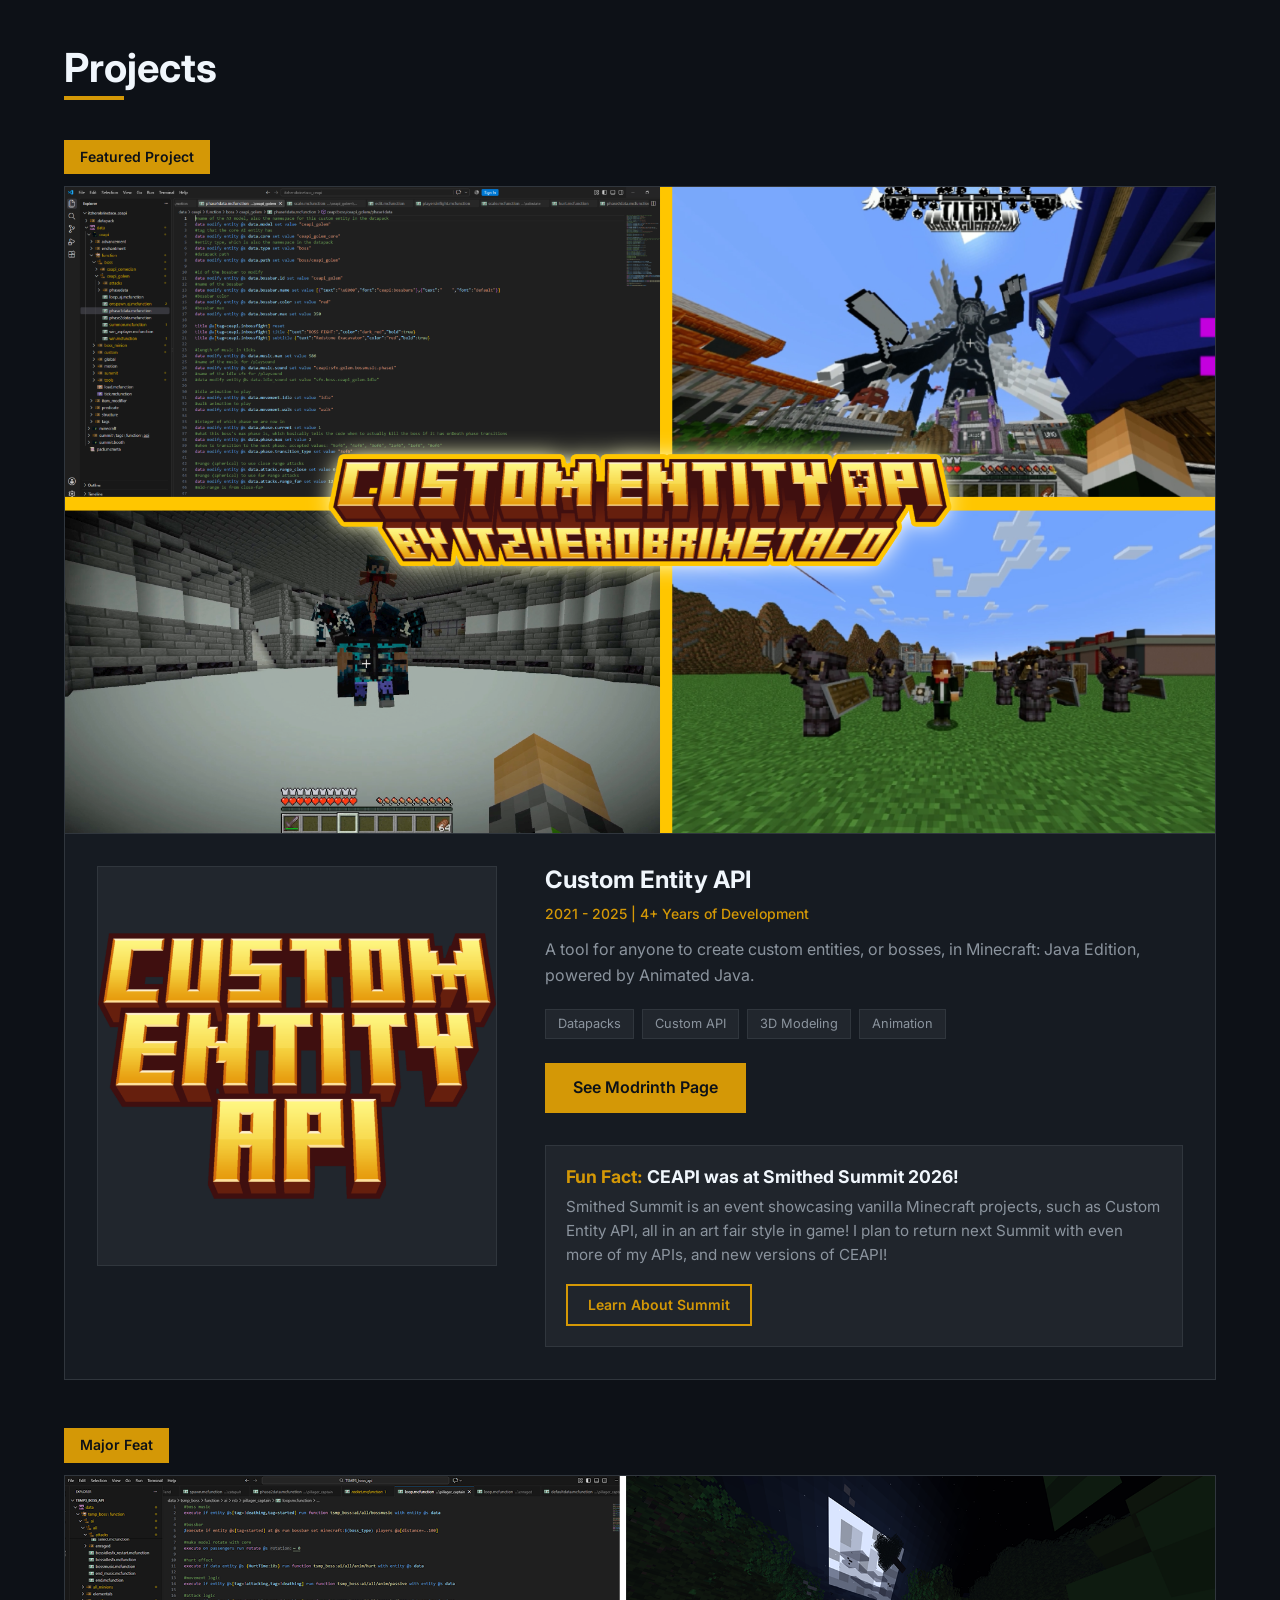
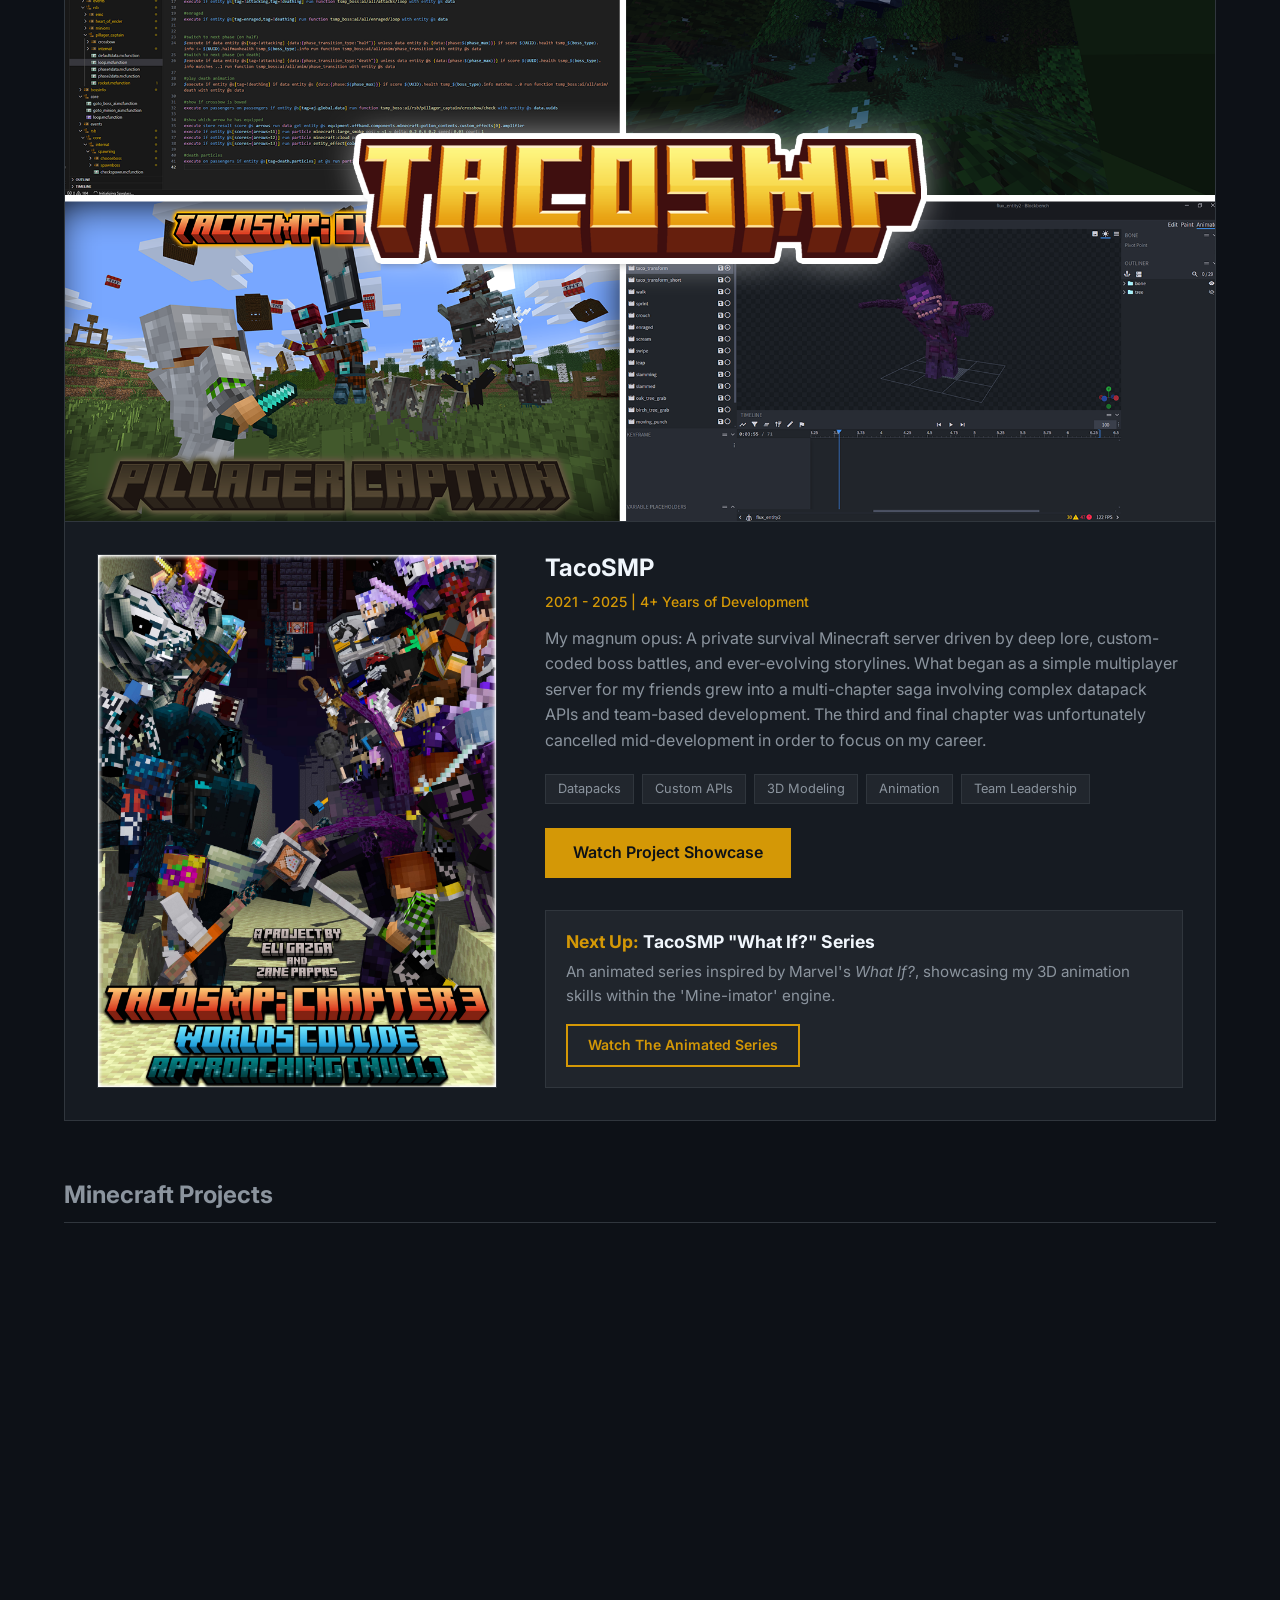
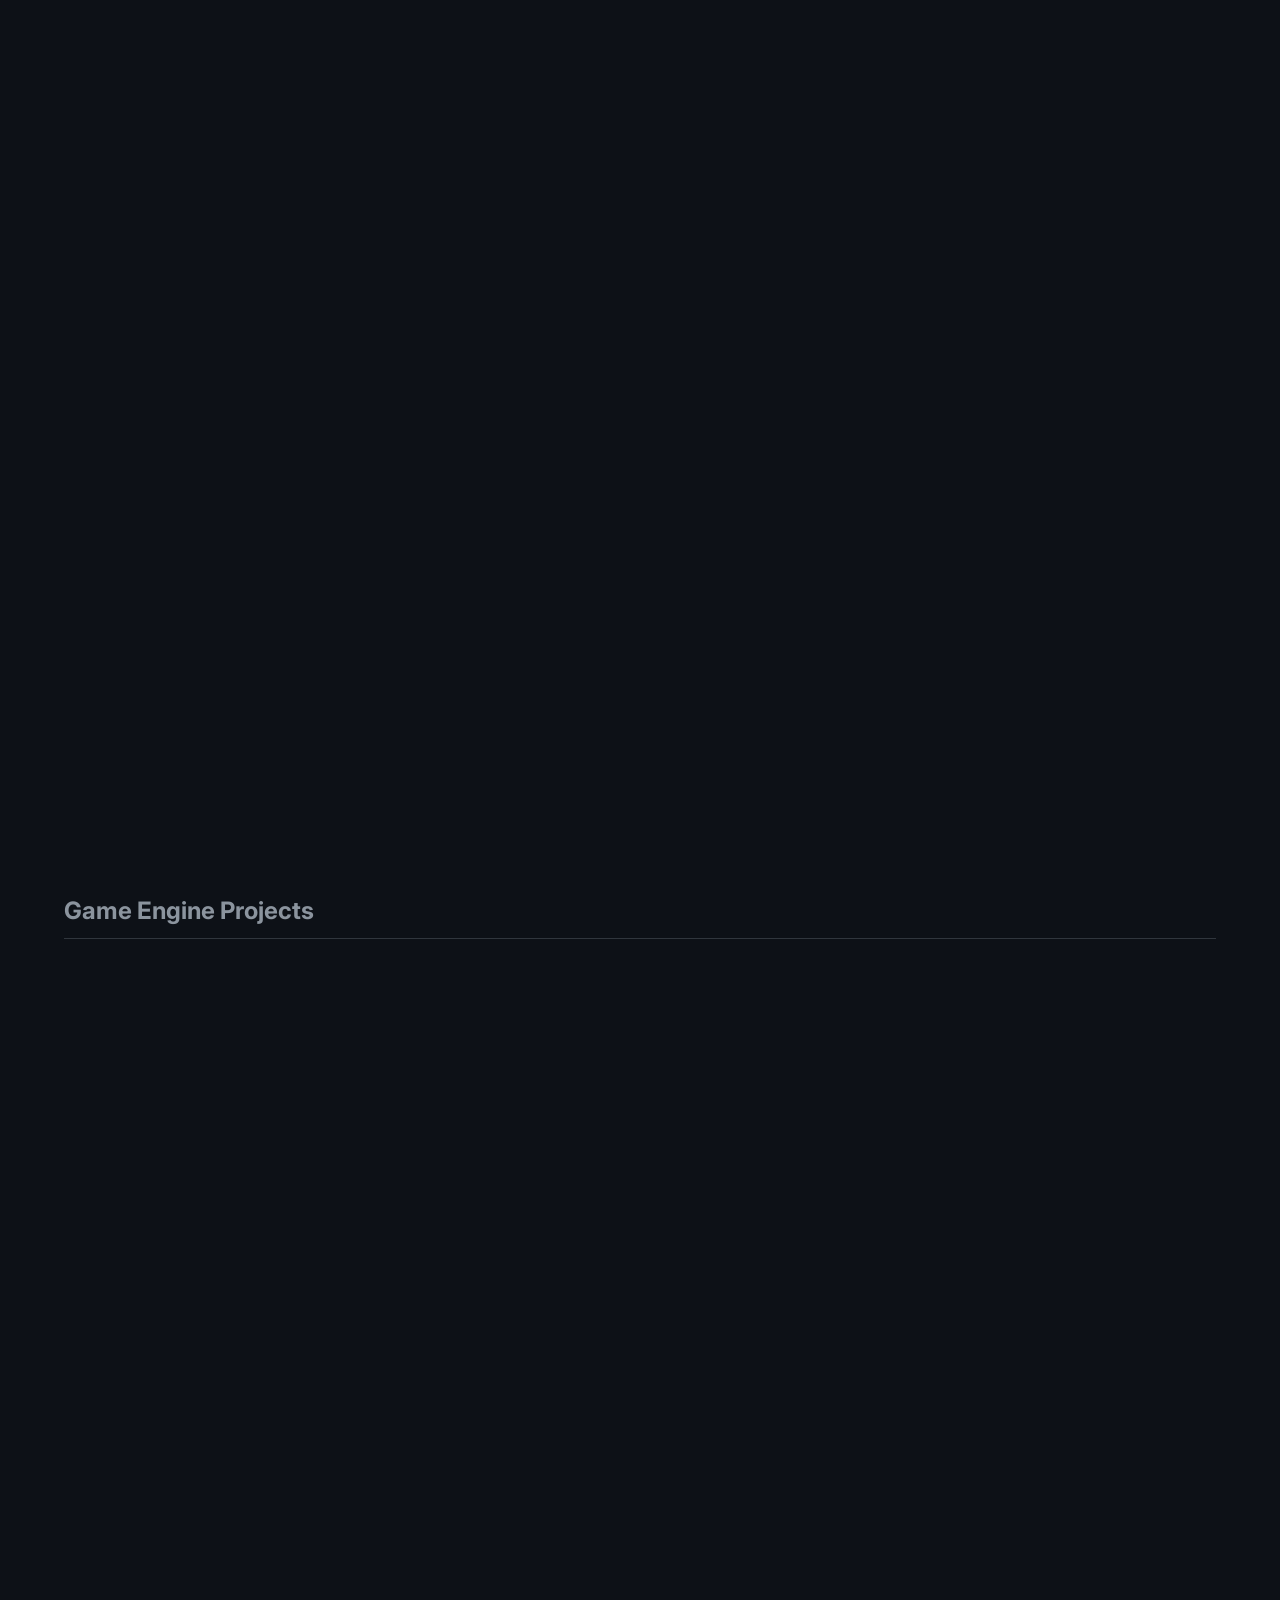
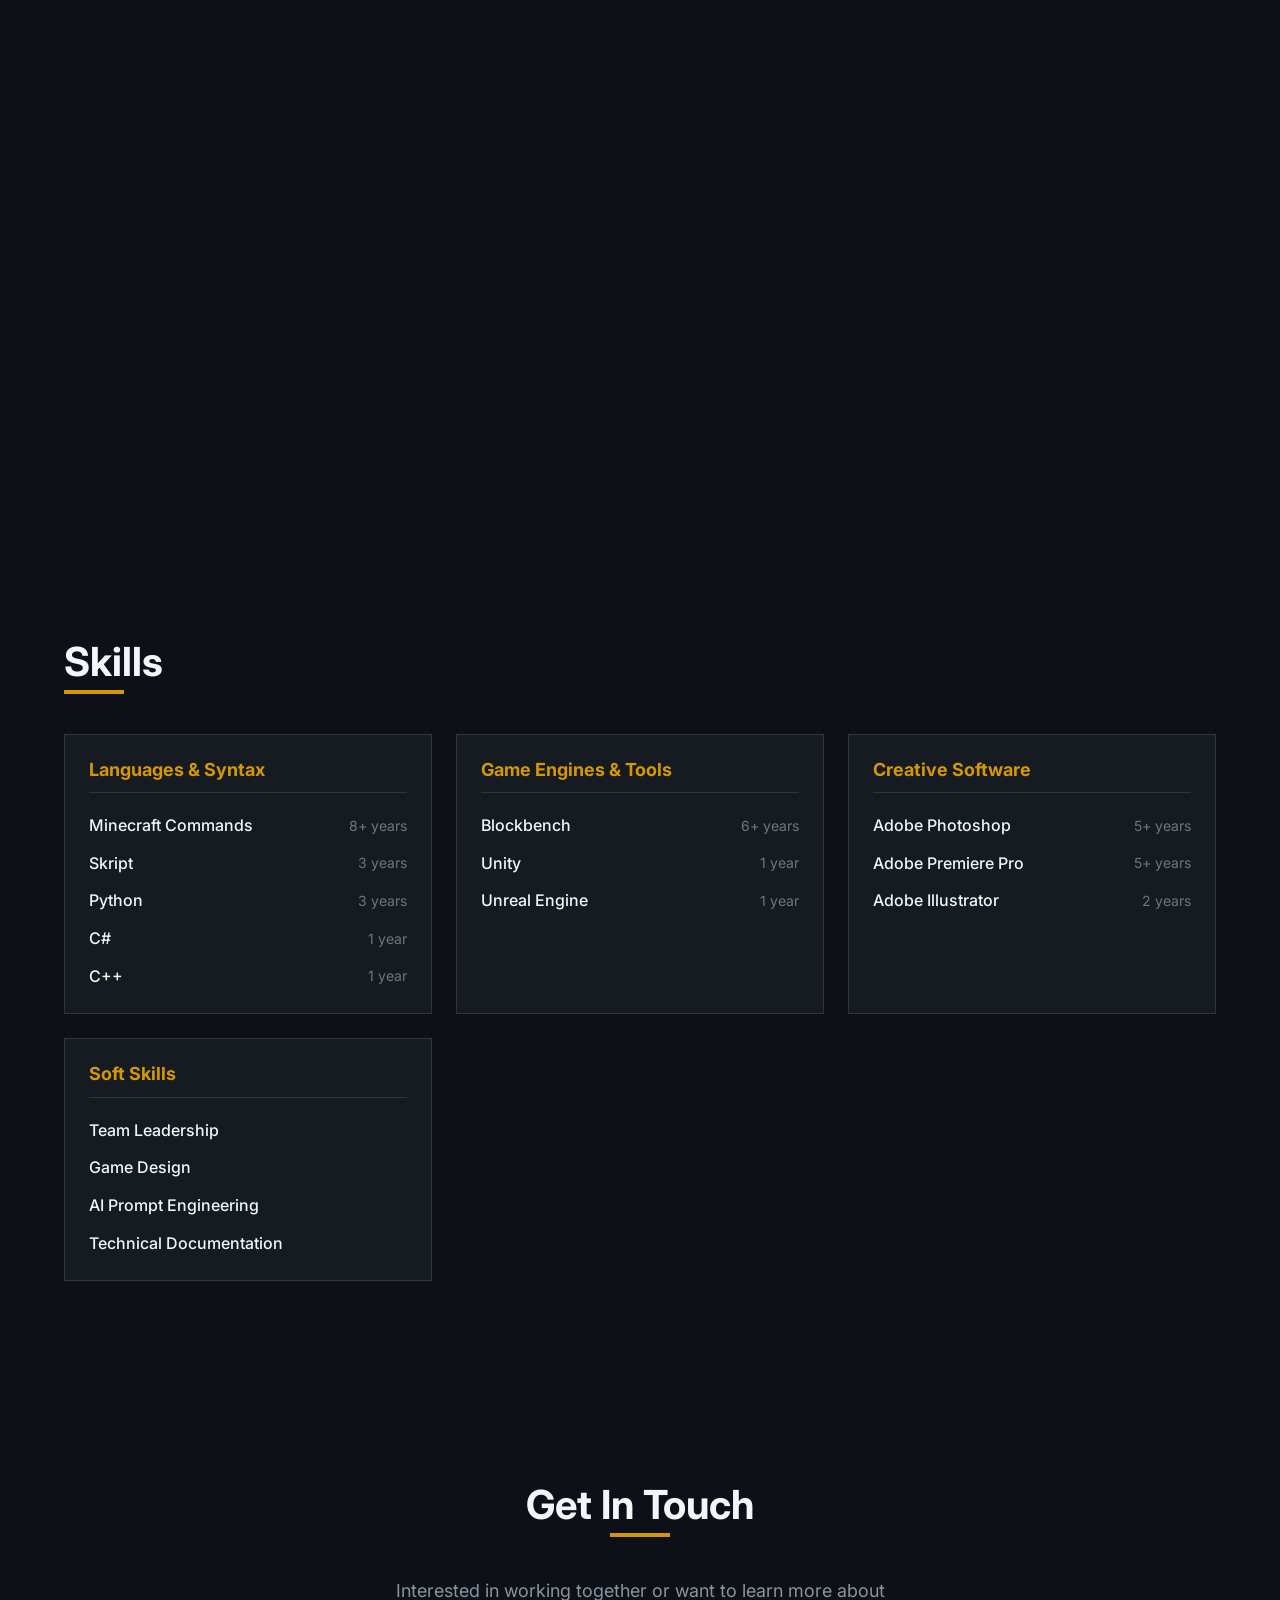
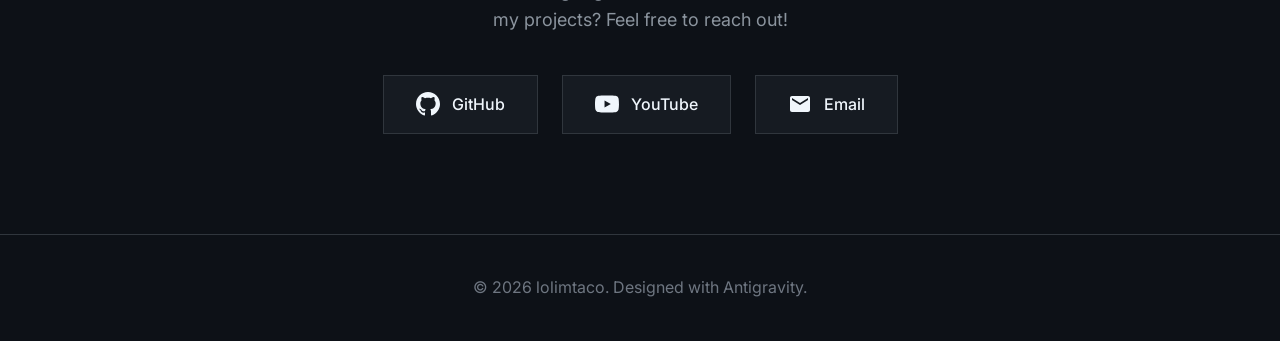
==== commit 99649dcd: "CEAPI & a few changes Added Custom Entity API Changed a few things around with wording." ====
--- a/index.html
+++ b/index.html
@@ -4,7 +4,7 @@
 <head>
     <meta charset="UTF-8">
     <meta name="viewport" content="width=device-width, initial-scale=1.0">
-    <title>lolimtaco | Video Game Programmer</title>
+    <title>lolimtaco</title>
     <meta name="description"
         content="Portfolio of a video game programming student specializing in Minecraft development, custom game systems, and interactive experiences.">
     <link rel="stylesheet" href="styles.css">
@@ -36,7 +36,7 @@
     <section class="hero" id="hero">
         <div class="hero-content">
             <h1 class="hero-title">lolimtaco</h1>
-            <p class="hero-subtitle">Video Game Programmer <span class="accent">|</span> Minecraft Creator</p>
+            <p class="hero-subtitle">Video Game Programmer/Designer <span class="accent">|</span> Minecraft Creator</p>
             <p class="hero-description">Creating immersive interactive experiences through code, custom game systems,
                 and 8+ years of Minecraft development.</p>
             <a href="#projects" class="btn btn-primary">View My Work</a>
@@ -49,14 +49,14 @@
         <div class="container">
             <h2 class="section-title">About Me</h2>
             <div class="about-content">
-                <p>I'm a third-year student at <strong>DePaul University</strong> majoring in Video Game Programming.
-                    My journey into game development started over 8 years ago with Minecraft, where I taught
+                <p>I'm a university student majoring in Video Game Design.
+                    My journey into game design and development started over 8 years ago with Minecraft, where I taught
                     myself the game's domain-specific language and moved on to create complex game systems,
                     boss battles, and interactive experiences using command blocks and datapacks.</p>
                 <p>What began as a hobby has evolved into a passion for creating engaging gameplay experiences. From
                     running private servers with deep storylines to publishing adventure maps, I've developed a unique
                     skillset that bridges creative game design with technical implementation.</p>
-                <p>Now I'm expanding into traditional game engines and C# development, bringing the same creativity and
+                <p>Now I'm expanding into traditional game engines and C++ development, bringing the same creativity and
                     attention to detail that defined my Minecraft projects.</p>
             </div>
         </div>
@@ -67,9 +67,59 @@
         <div class="container">
             <h2 class="section-title">Projects</h2>
 
+
             <!-- Featured Project -->
             <div class="featured-project">
                 <div class="featured-badge">Featured Project</div>
+                <div class="project-card featured-expanded">
+                    <!-- Top 16x9 Image -->
+                    <div class="featured-hero-image">
+                        <img src="assets/images/ceapi-banner.png" alt="Custom Entity API Banner">
+                    </div>
+
+                    <div class="featured-content-grid">
+                        <!-- Poster Image (11x14 appx) -->
+                        <div class="featured-poster" style="aspect-ratio: 1 / 1;">
+                            <img src="assets/images/ceapi-logo.png" alt="Custom Entity API Logo">
+                        </div>
+
+                        <!-- Project Info -->
+                        <div class="featured-info">
+                            <h3 class="project-title">Custom Entity API</h3>
+                            <p class="project-duration">2021 - 2025 | 4+ Years of Development</p>
+                            <p class="project-description">A tool for anyone to create custom entities,
+                                or bosses, in Minecraft: Java Edition, powered by Animated Java.</p>
+                            <div class="project-tags">
+                                <span class="tag">Datapacks</span>
+                                <span class="tag">Custom API</span>
+                                <span class="tag">3D Modeling</span>
+                                <span class="tag">Animation</span>
+                            </div>
+
+                            <div class="featured-actions">
+                                <a href="https://modrinth.com/project/custom-entity-api" target="_blank"
+                                    class="btn btn-primary">See
+                                    Modrinth Page</a>
+                            </div>
+
+                            <div class="featured-subsection">
+                                <h4><span class="accent">Fun Fact:</span> CEAPI was at Smithed Summit 2026!</h4>
+                                <p class="subsection-text">Smithed Summit is an event showcasing vanilla Minecraft
+                                    projects,
+                                    such as Custom Entity API, all in an art fair style in game! I plan to return
+                                    next Summit with even more of my APIs, and new versions of CEAPI!</p>
+                                <a href="https://smithed.net/summit" target="_blank" class="btn btn-secondary">Learn
+                                    About Summit</a>
+                            </div>
+                        </div>
+                    </div>
+                </div>
+            </div>
+
+
+            <!-- Featured Project -->
+            <div class="featured-project">
+                <div class="featured-badge">Major Feat</div>
                 <div class="project-card featured-expanded">
                     <!-- Top 16x9 Image -->
                     <div class="featured-hero-image">
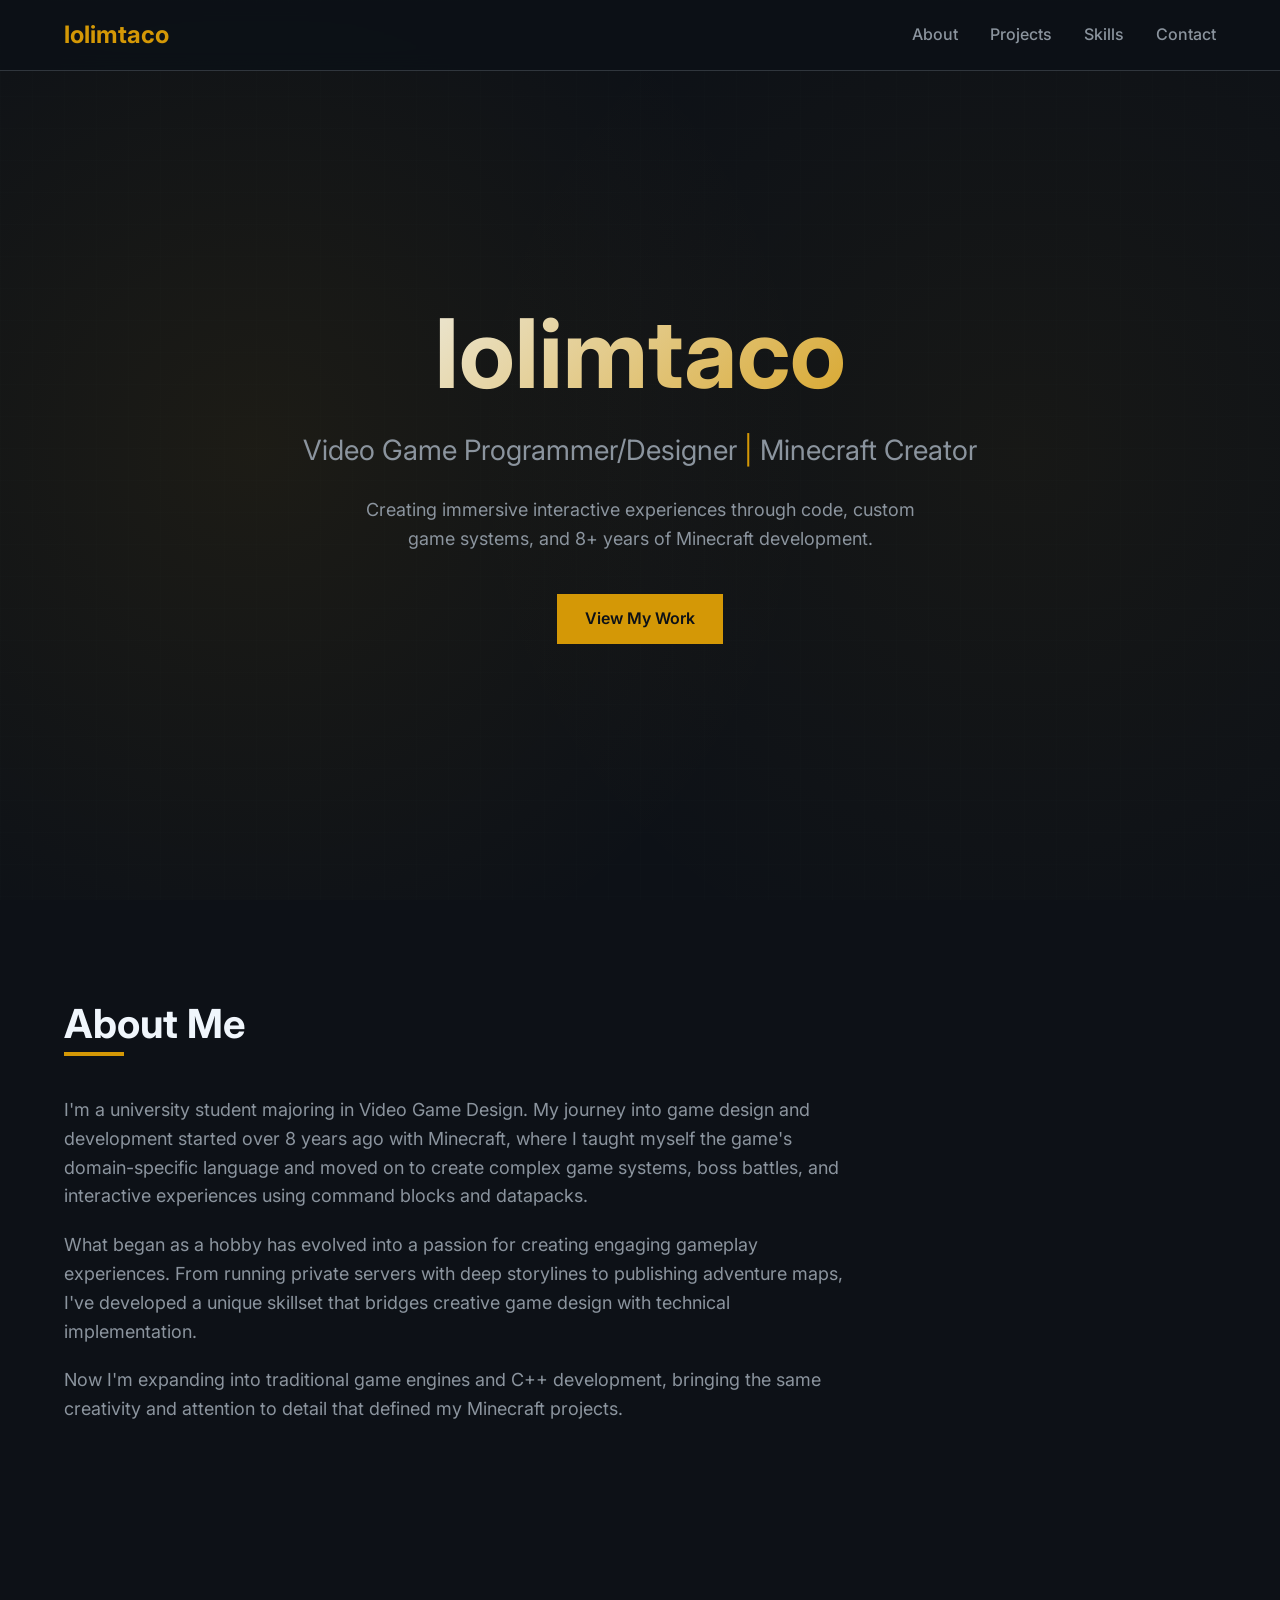
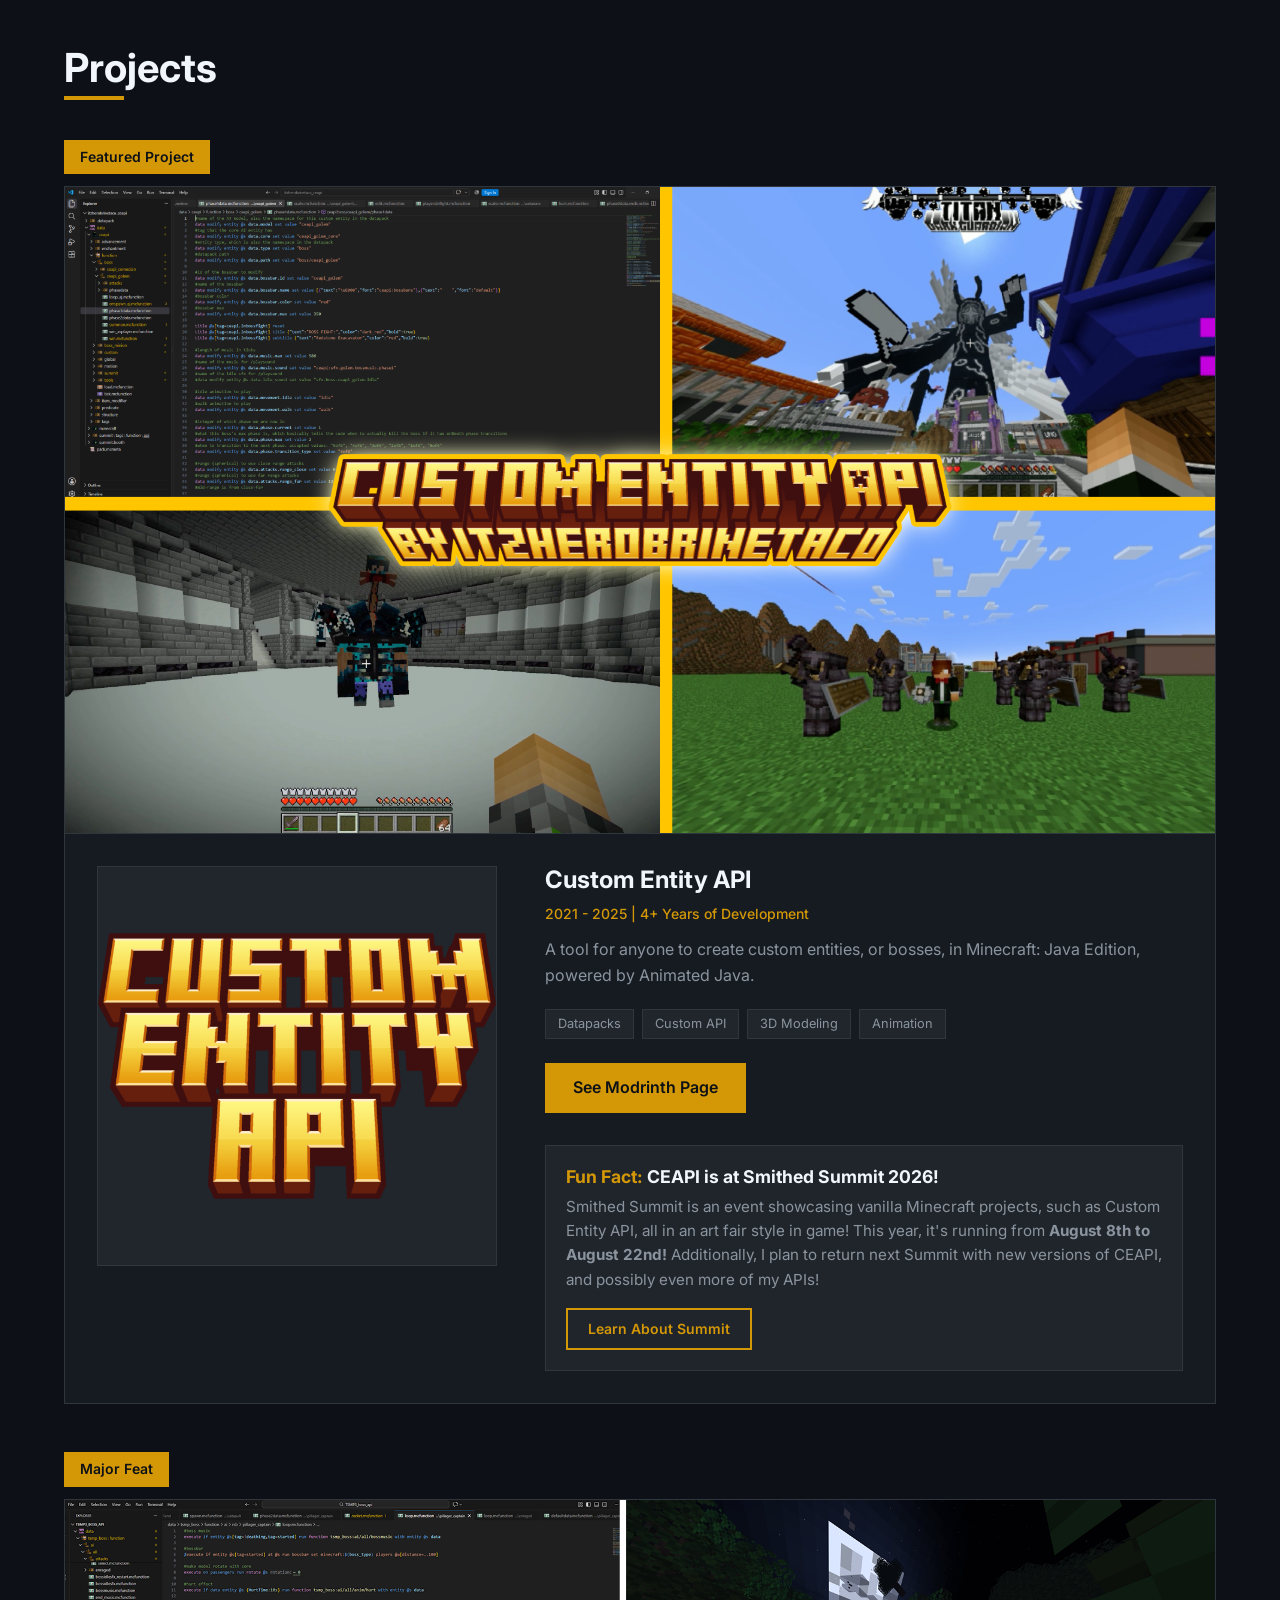
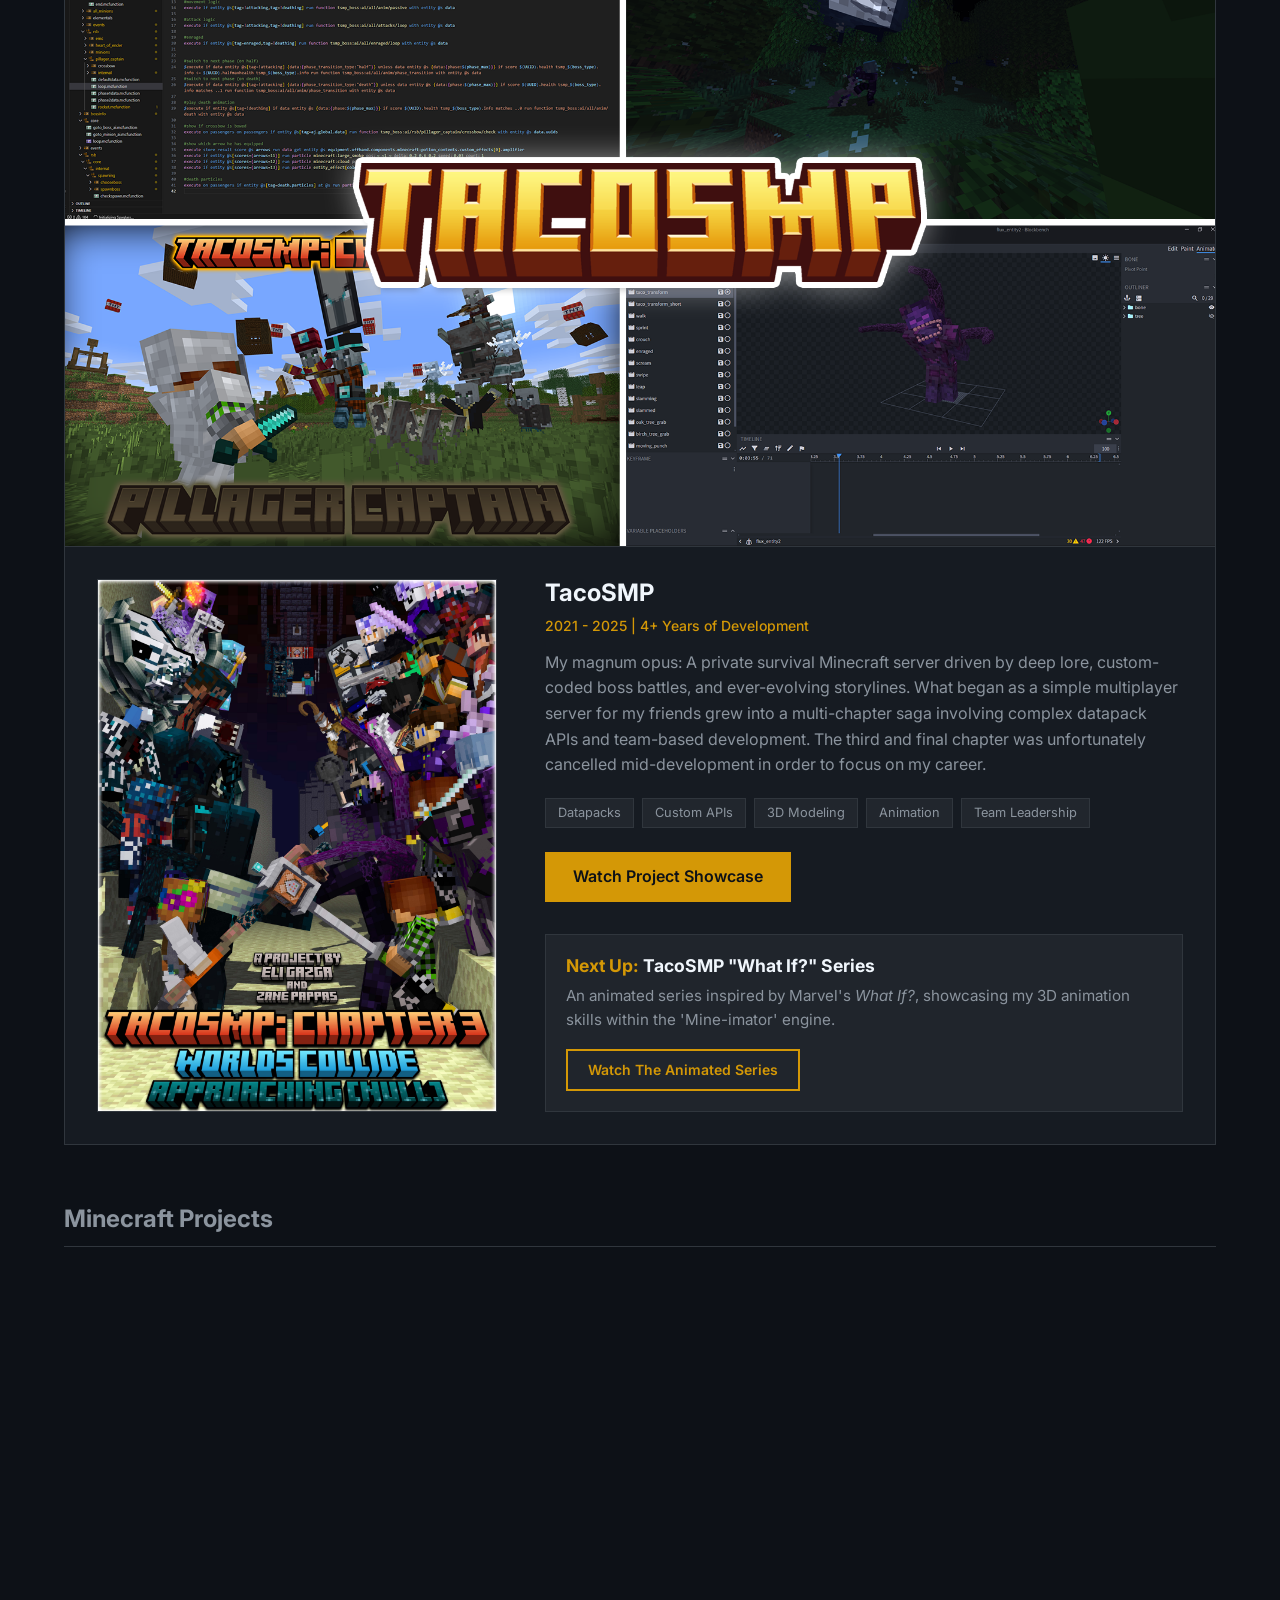
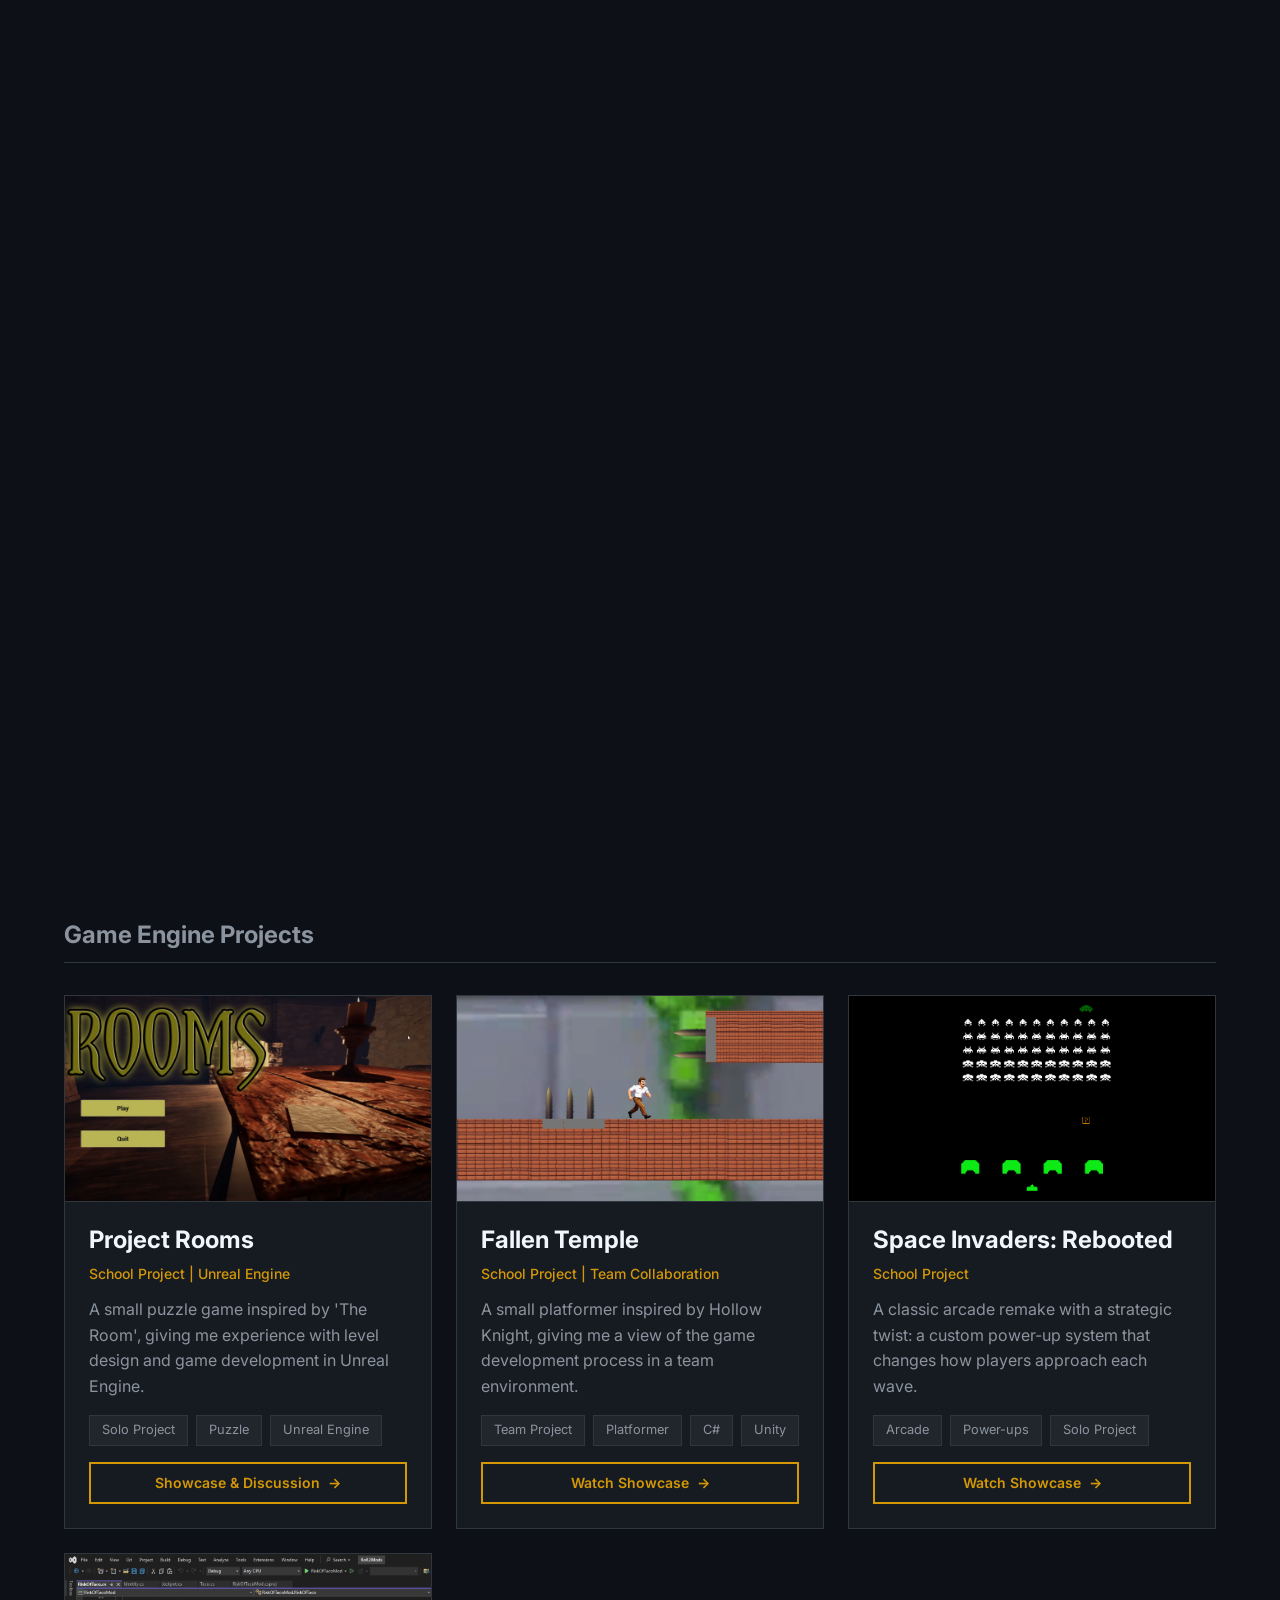
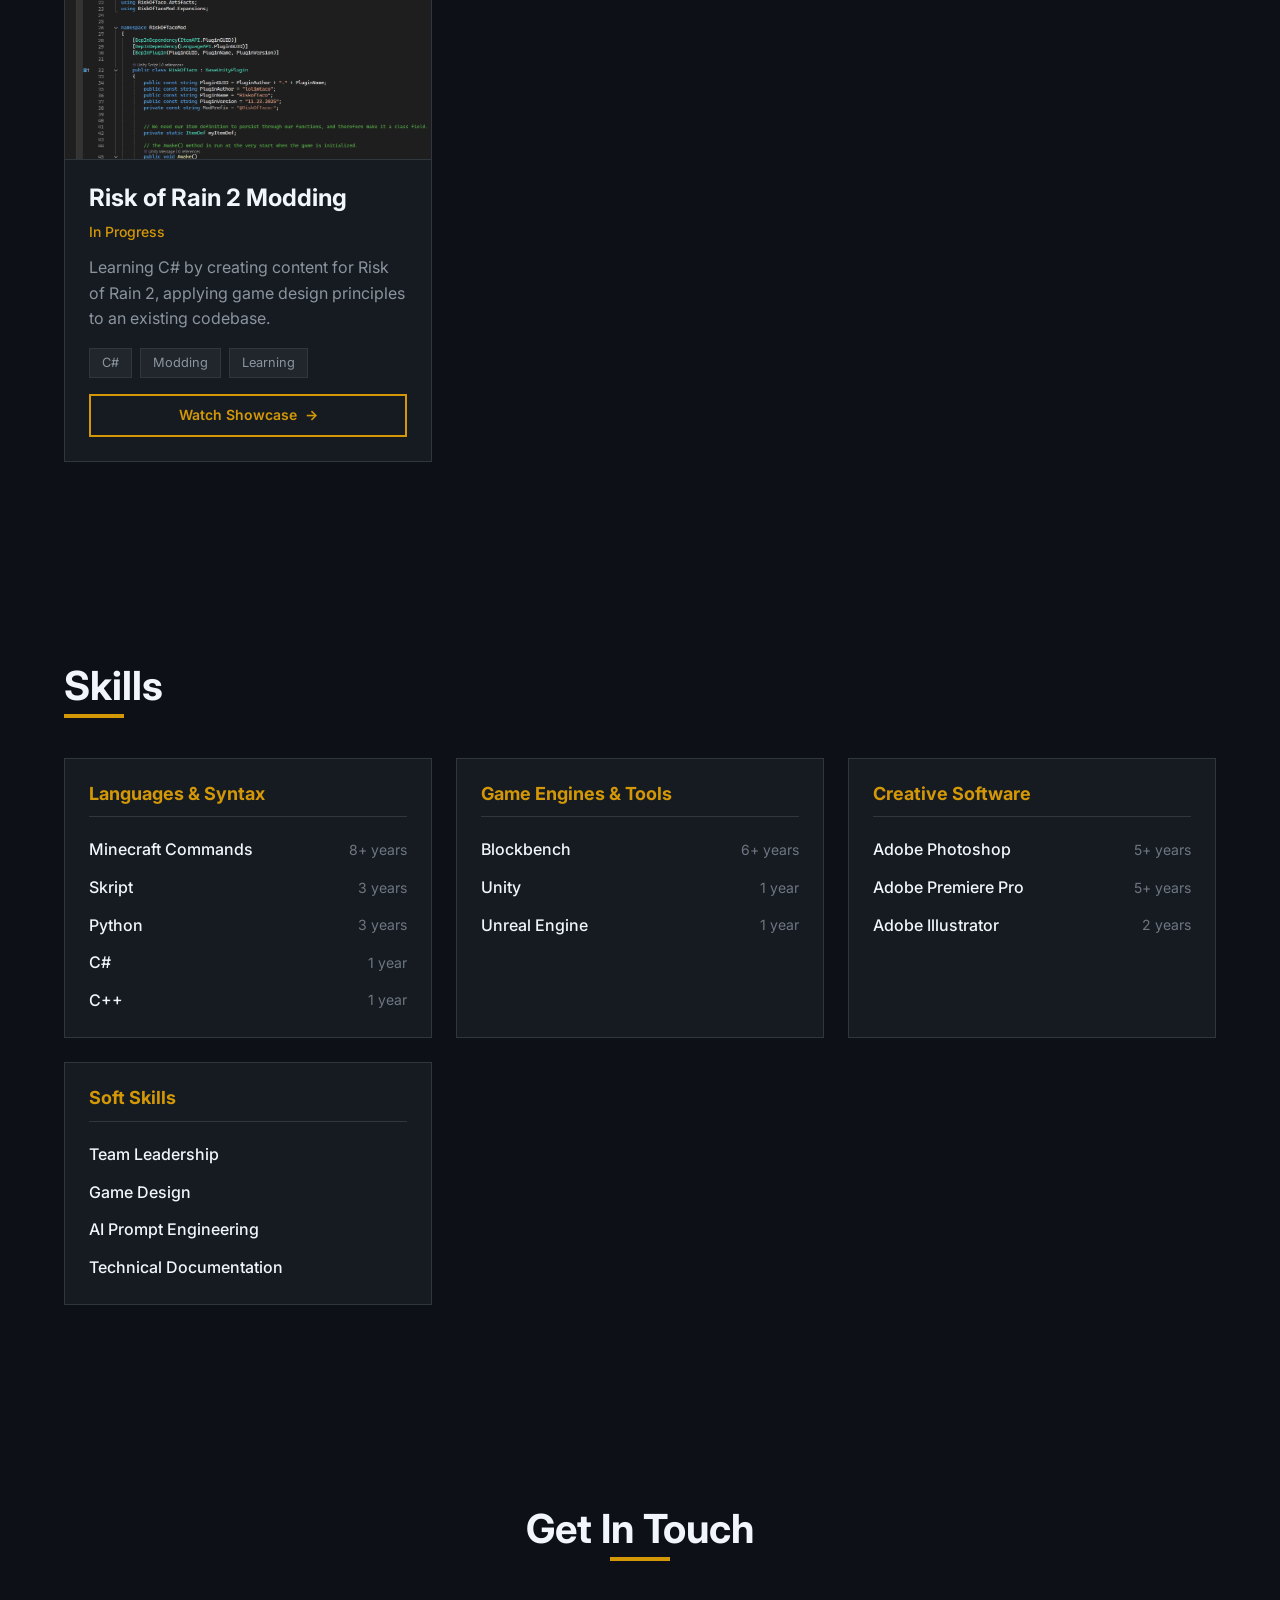
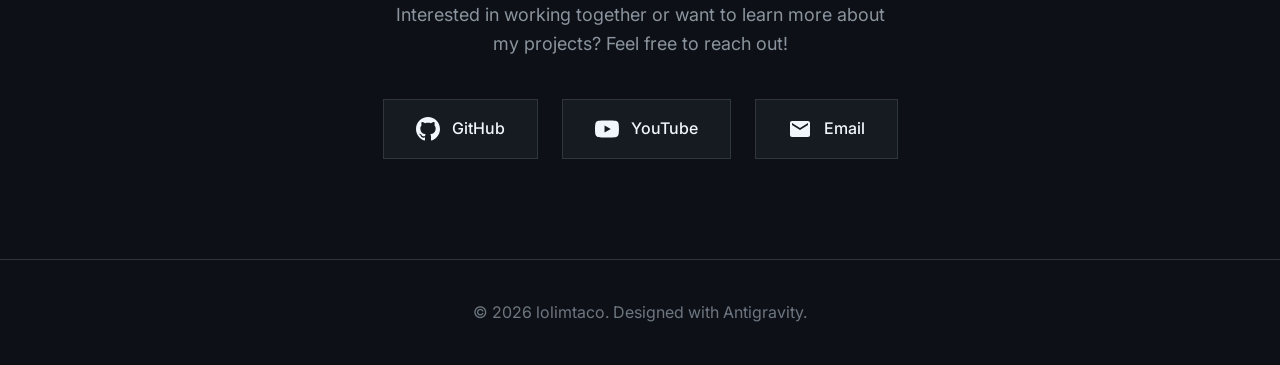
==== commit e84ddb92: "present tense summit" ====
--- a/index.html
+++ b/index.html
@@ -103,11 +103,12 @@
                             </div>
 
                             <div class="featured-subsection">
-                                <h4><span class="accent">Fun Fact:</span> CEAPI was at Smithed Summit 2026!</h4>
+                                <h4><span class="accent">Fun Fact:</span> CEAPI is at Smithed Summit 2026!</h4>
                                 <p class="subsection-text">Smithed Summit is an event showcasing vanilla Minecraft
                                     projects,
-                                    such as Custom Entity API, all in an art fair style in game! I plan to return
-                                    next Summit with even more of my APIs, and new versions of CEAPI!</p>
+                                    such as Custom Entity API, all in an art fair style in game! This year, it's
+                                    running from <b>August 8th to August 22nd!</b> Additionally, I plan to return
+                                    next Summit with new versions of CEAPI, and possibly even more of my APIs!</p>
                                 <a href="https://smithed.net/summit" target="_blank" class="btn btn-secondary">Learn
                                     About Summit</a>
                             </div>
